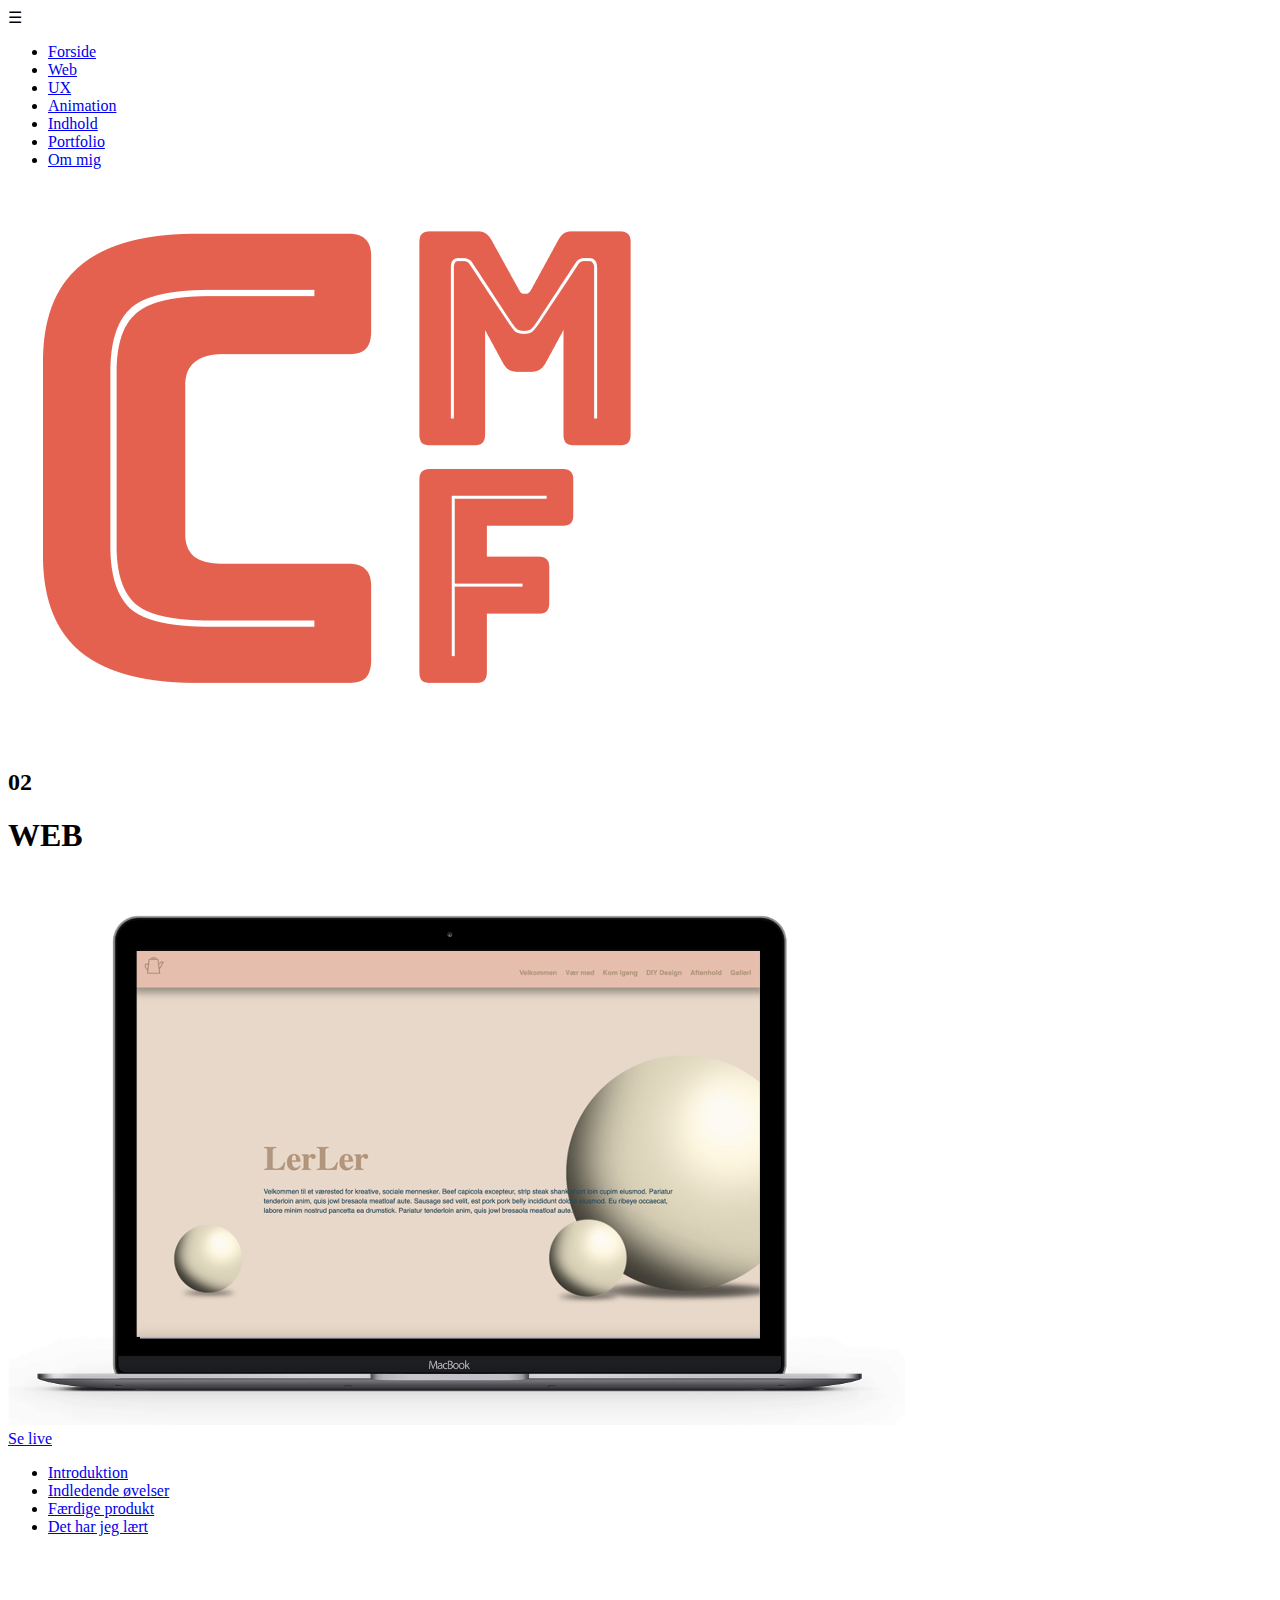
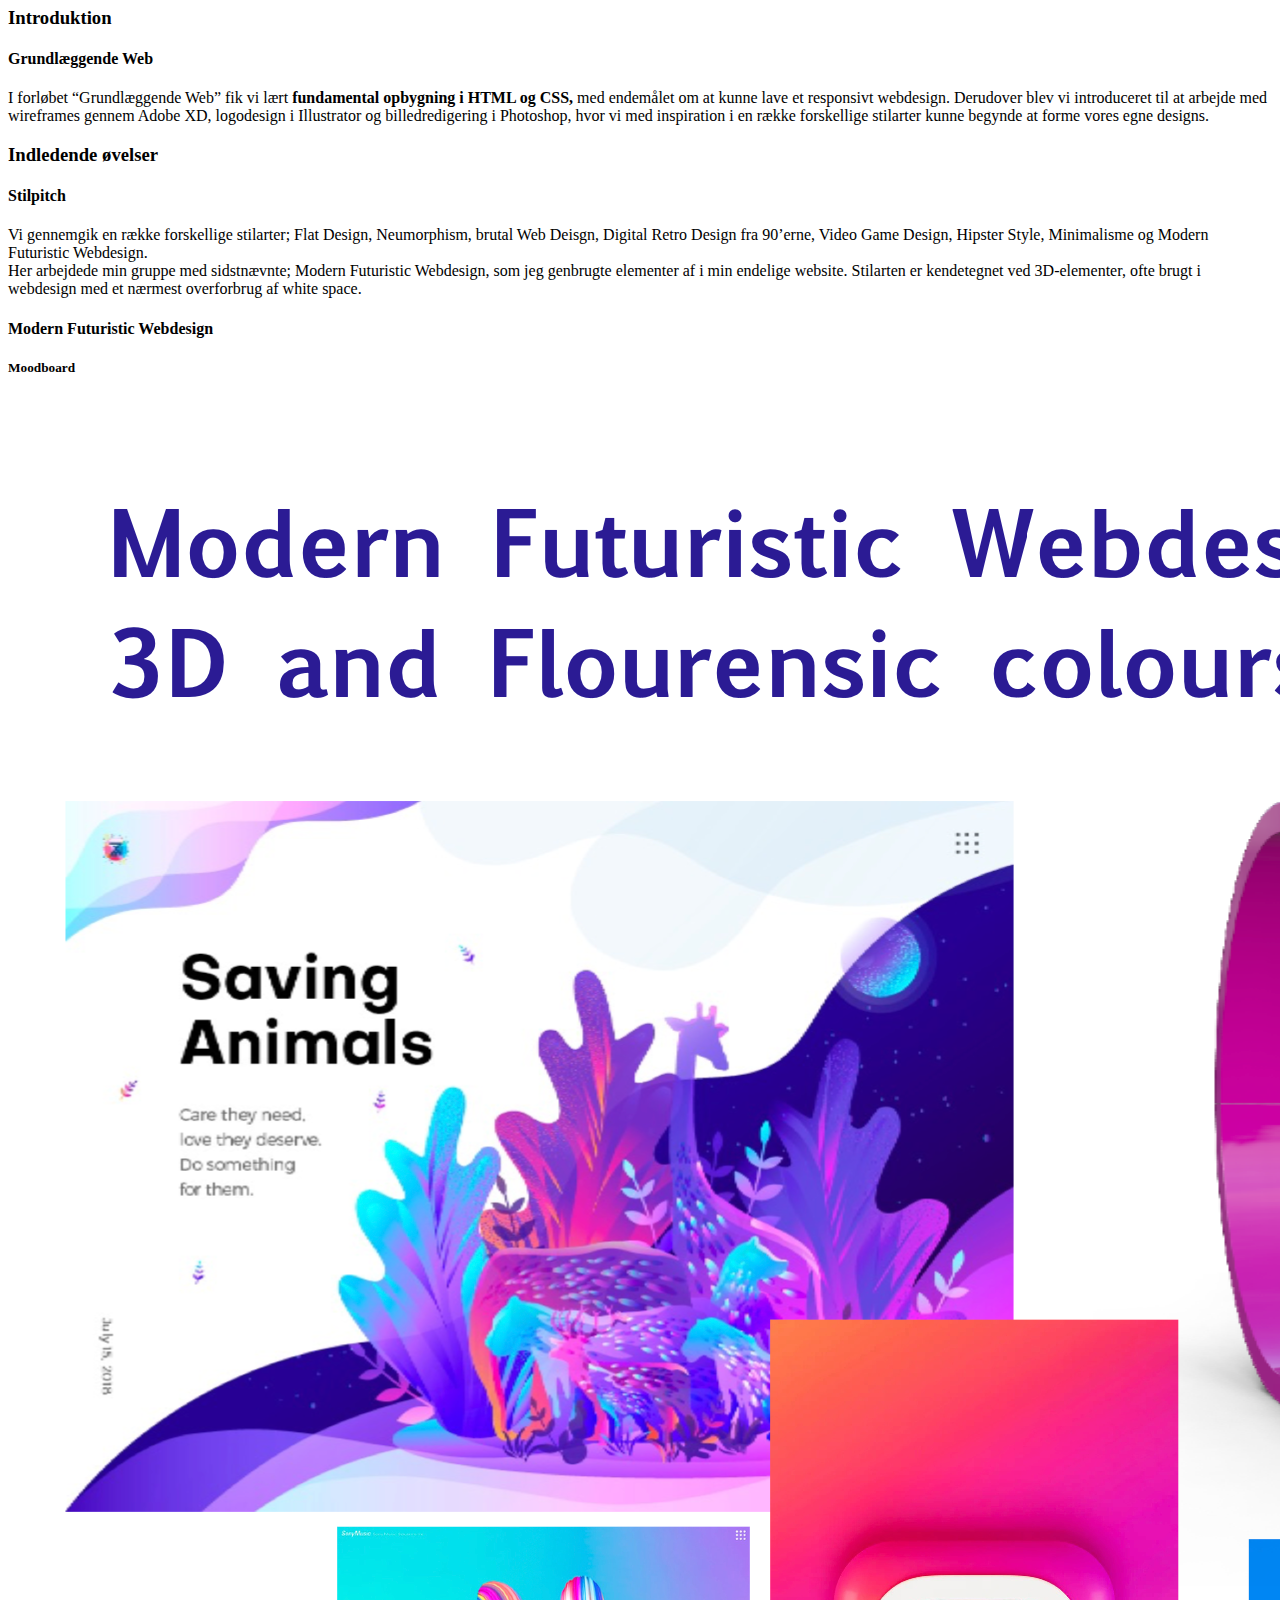
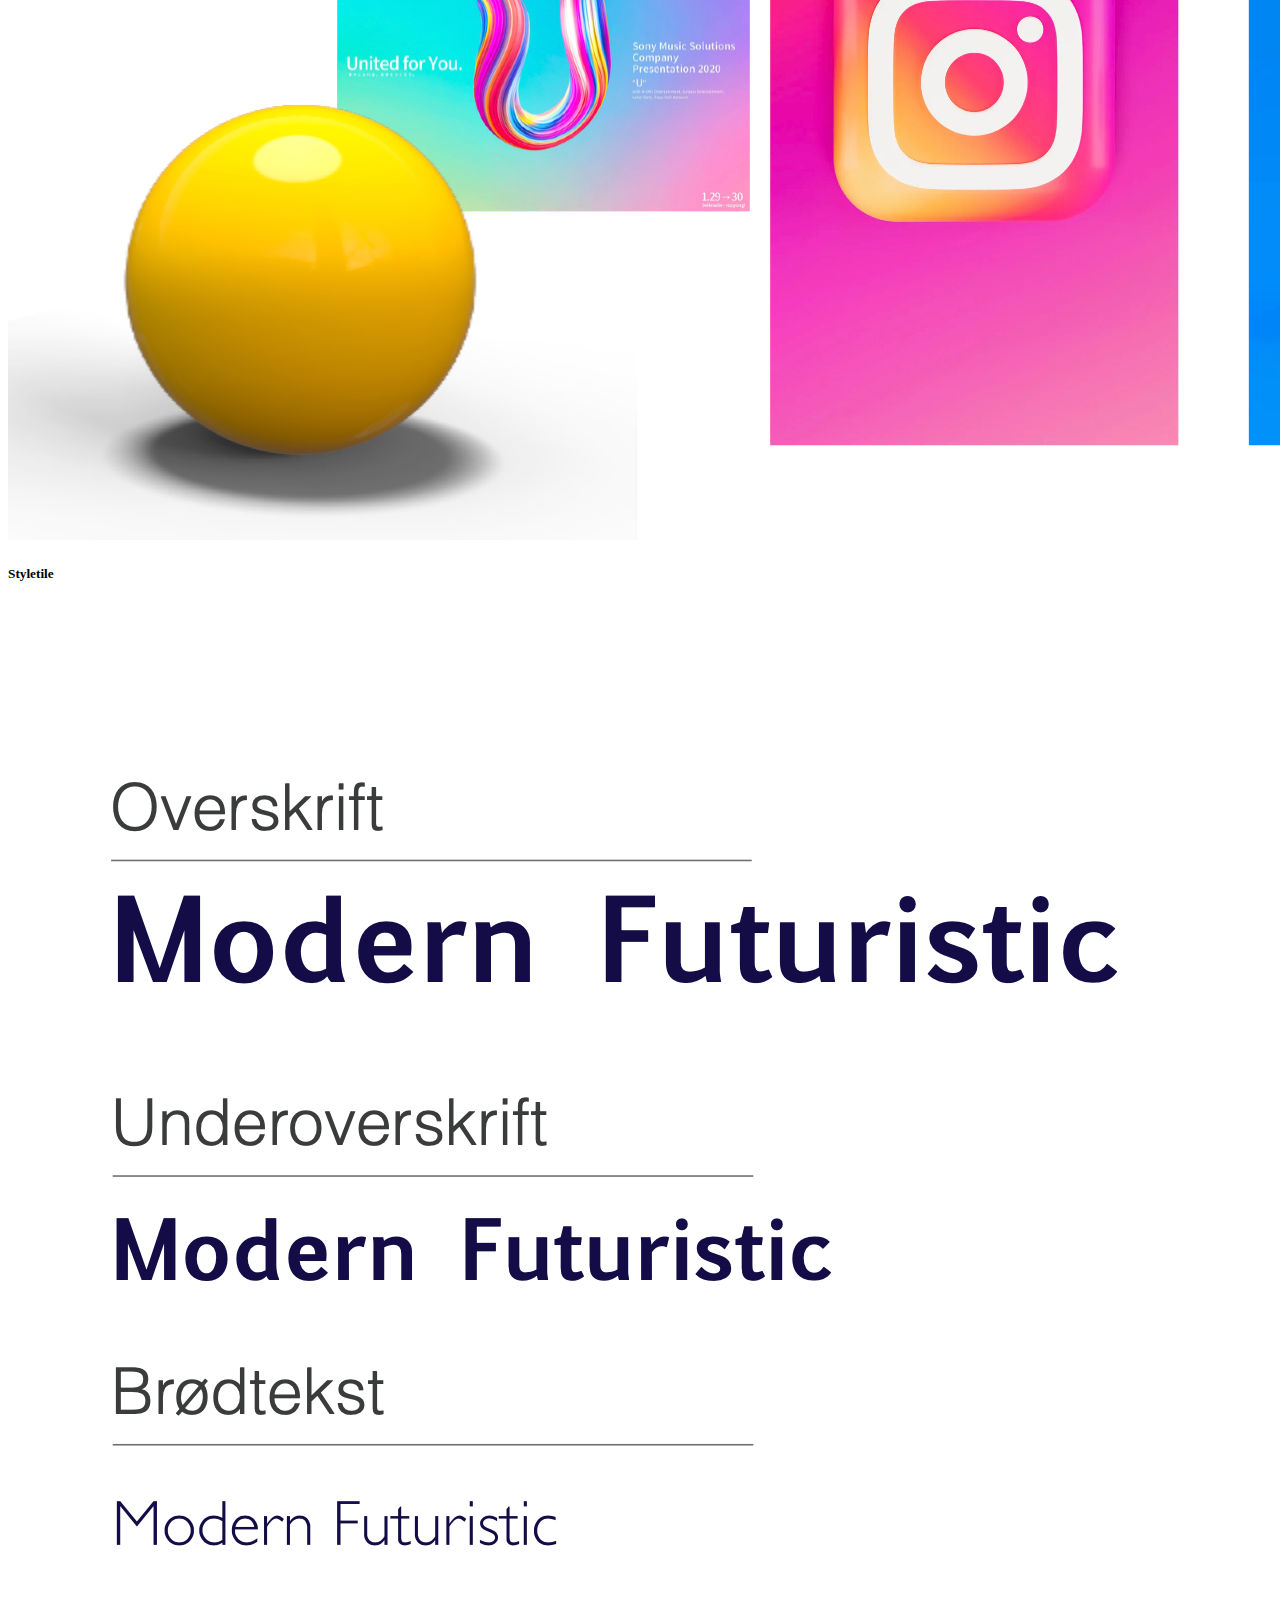
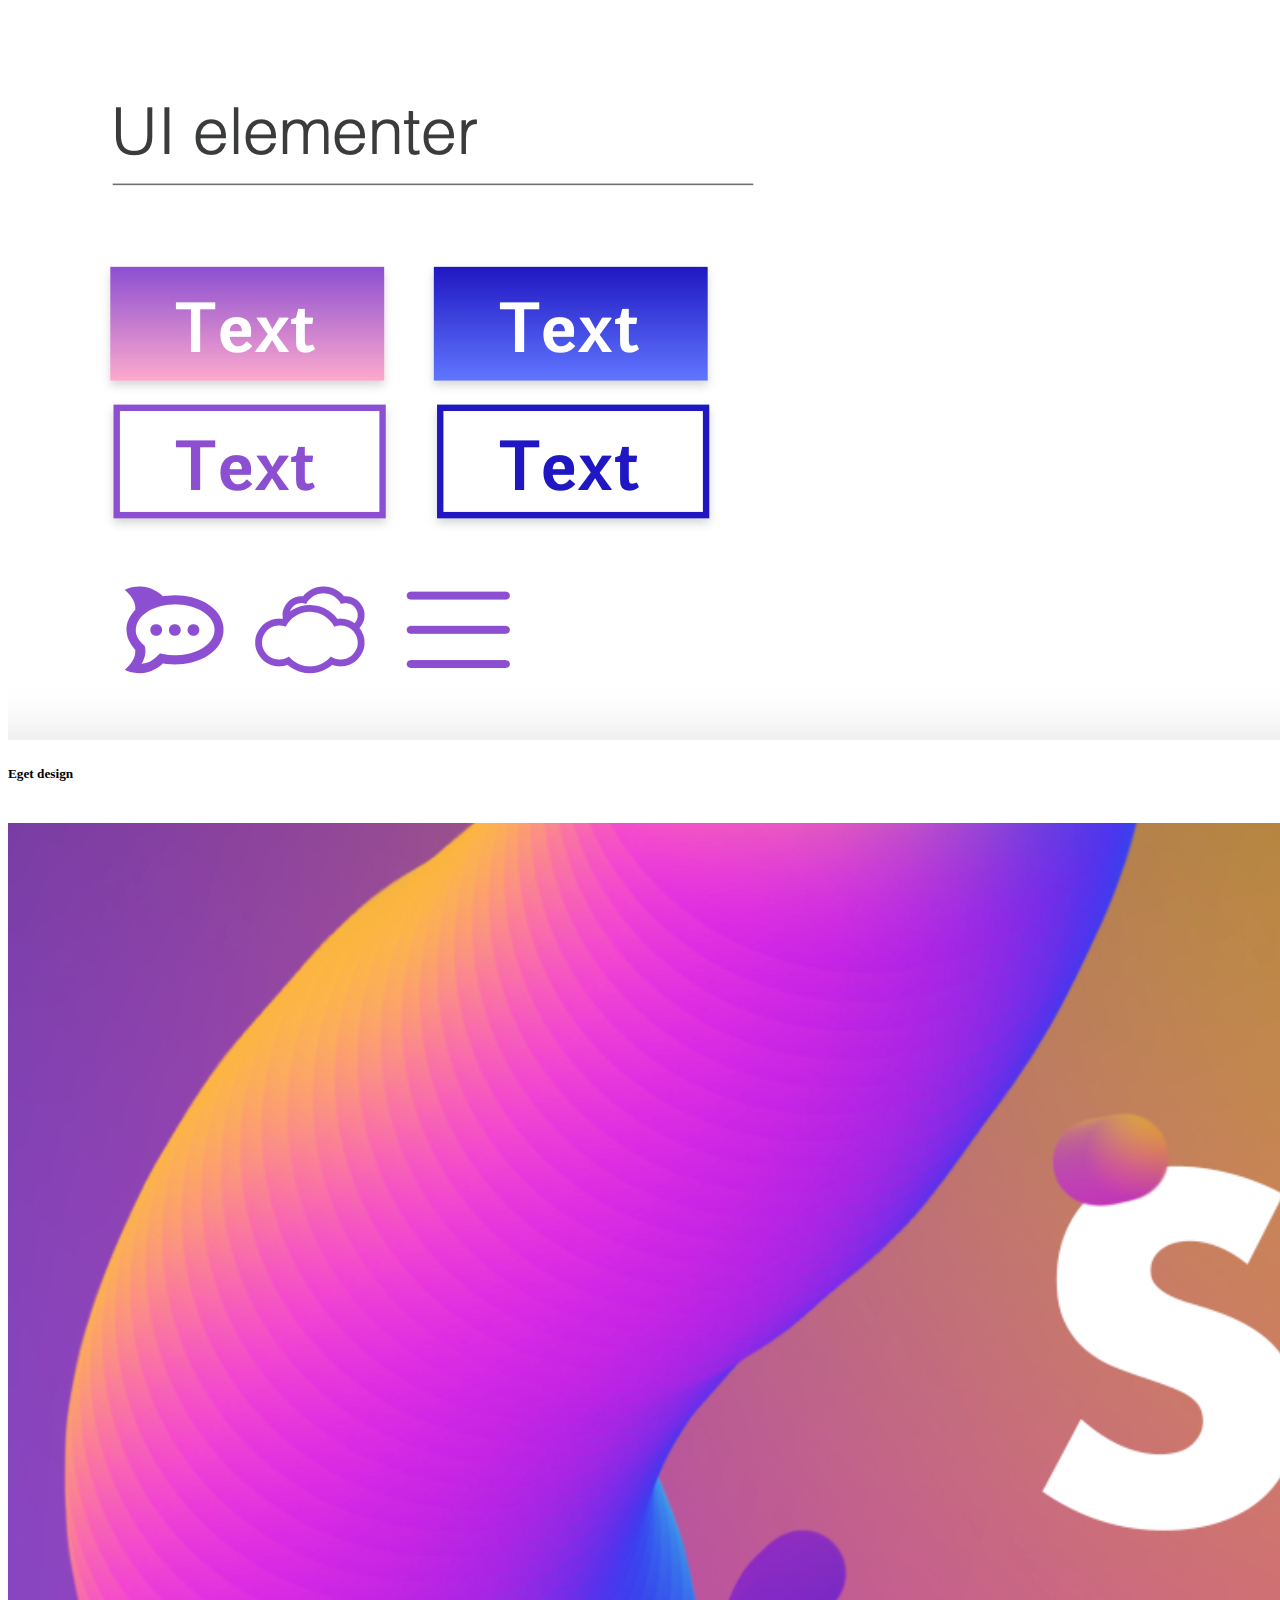
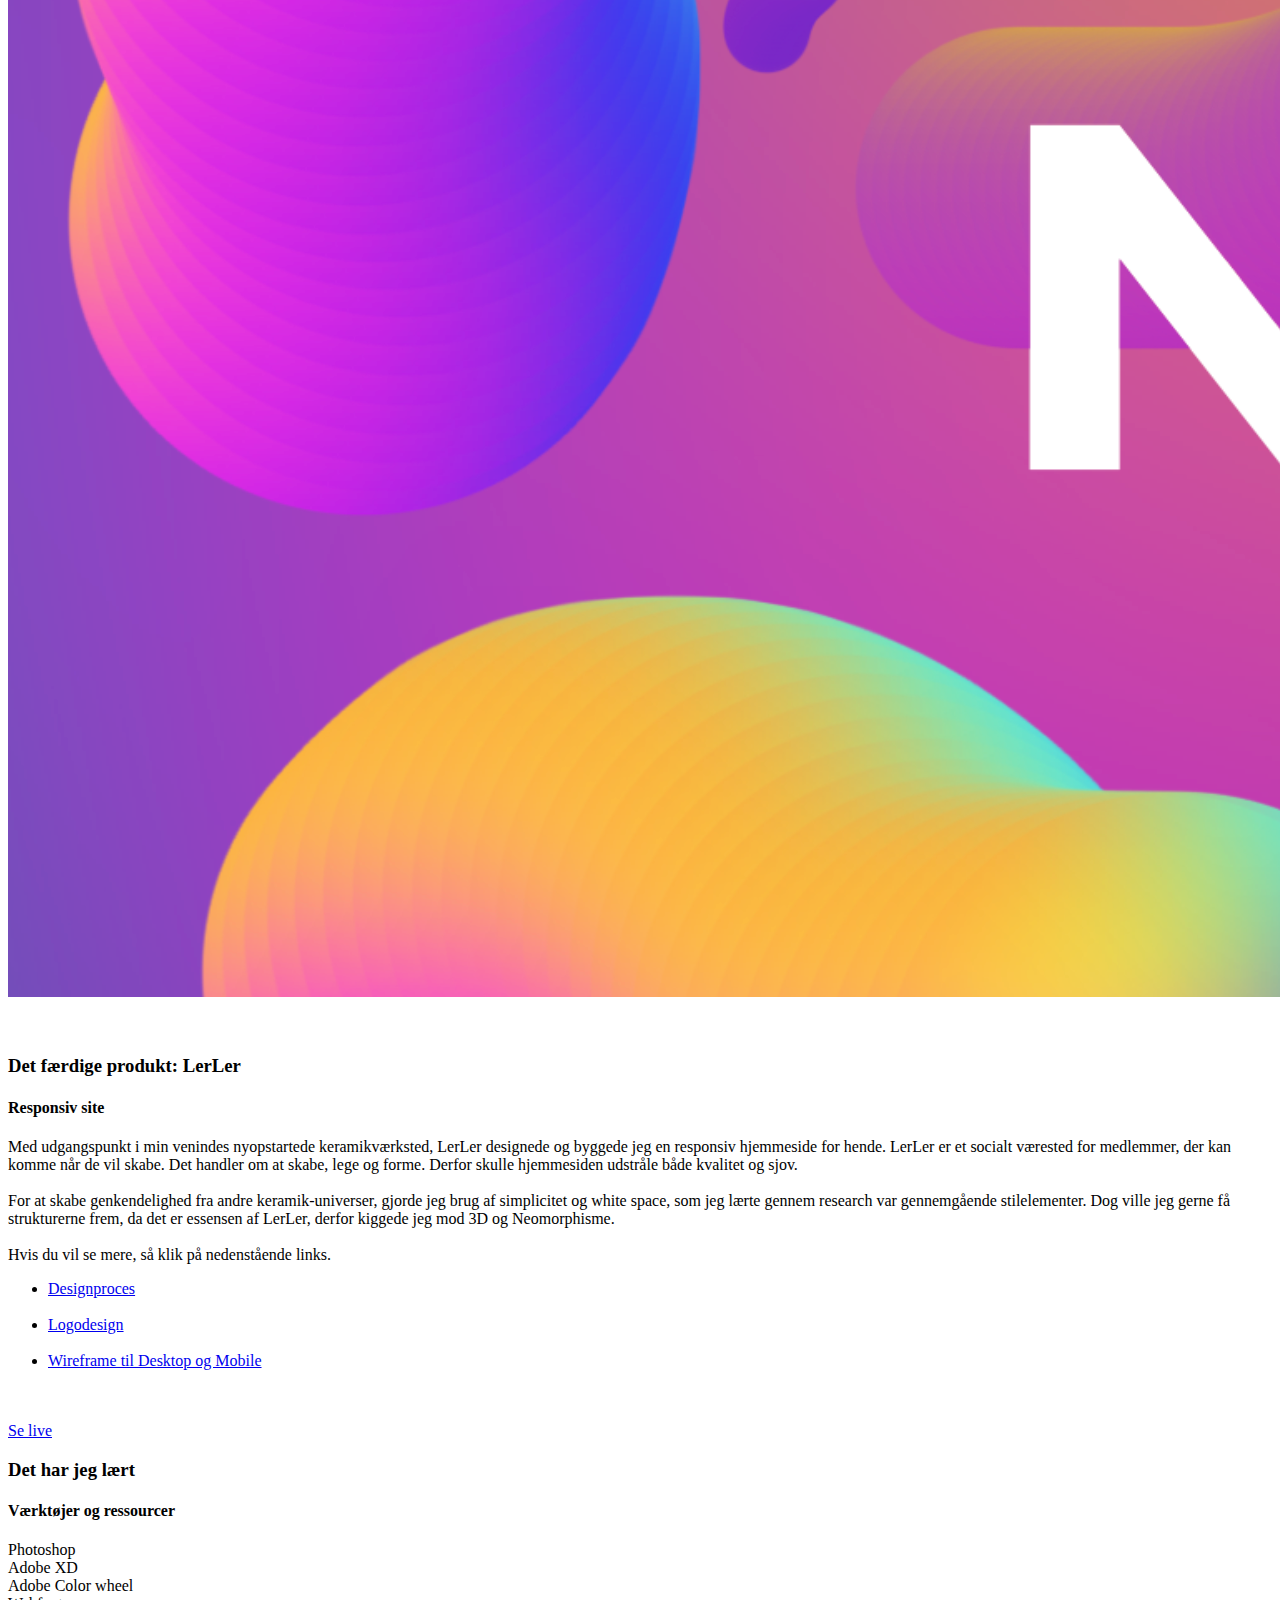
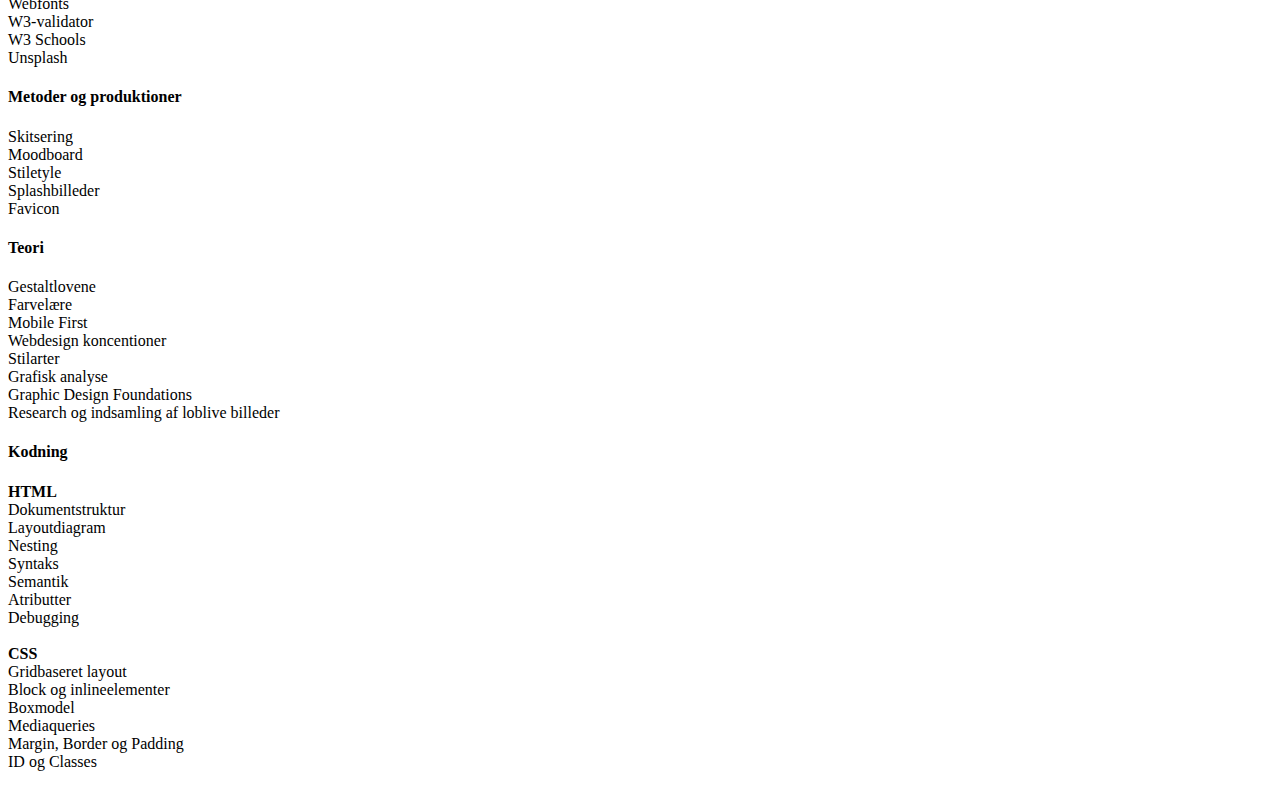
==== 02web.html @ 997c3c9f "Oprettelse af 02Web Html" ====
<!DOCTYPE html>
<html lang="da">

<head>
    <meta charset="utf-8">
    <meta name="viewport" content="width=device-width, initial-scale=1.0">
    <link rel="preconnect" href="https://fonts.googleapis.com">
    <link rel="preconnect" href="https://fonts.gstatic.com" crossorigin>
    <link href="https://fonts.googleapis.com/css2?family=Bungee+Inline&family=Bungee+Outline&family=Oswald:wght@200;300;400&display=swap" rel="stylesheet">
    <link rel="apple-touch-icon" sizes="180x180" href="favicon/apple-touch-icon.png">
    <link rel="icon" type="image/png" sizes="32x32" href="favicon/favicon-32x32.png">
    <link rel="icon" type="image/png" sizes="16x16" href="favicon/favicon-16x16.png">
    <link rel="manifest" href="favicon/site.webmanifest">
    <link rel="mask-icon" href="favicon/safari-pinned-tab.svg" color="#5bbad5">
    <link rel="shortcut icon" href="favicon/favicon.ico">
    <meta name="msapplication-TileColor" content="#da532c">
    <meta name="msapplication-config" content="favicon/browserconfig.xml">
    <meta name="theme-color" content="#ffffff">
    <title>Cecilie Morville Felding Portfolio</title>
    <link rel="stylesheet" href="02web.css">
    <link rel="stylesheet" href="mutual.css" />

</head>

<body>
    <header>
        <!--Burgermenu'en har jeg copy-pastet fra graphemica.com-->
        <div class="wrapper" id="topnav">
            <nav>
                <div id="menuknap">☰</div>
                <ul id="menu" class="hidden">
                    <li><a href="index.html">Forside</a></li>
                    <li><a href="02web.html">Web</a></li>
                    <li><a href="03ux.html">UX</a></li>
                    <li><a href="04animation.html">Animation</a></li>
                    <li><a href="05indhold.html">Indhold</a></li>
                    <li><a href="06portfolio.html">Portfolio</a></li>
                    <li><a href="ommig.html">Om mig</a></li>
                </ul>
            </nav>

            <a class="logo" href=index.html><img src="billeder/logo.png" alt="cmf">
            </a>

        </div>
    </header>

    <main class="wrapper">
        <div class="splashbox">
            <h2>02</h2>
            <h1>WEB</h1>
        </div>
        <section id="02_splash_section">
            <div class="container_splash">
                <img src="billeder/02_splash.png" alt="Lerlersplash">
            </div>
            <!--Target=blank får linket til at åbne i et nyt vindue-->
            <a class="lerler_knap" href="http://ceciliemorville.dk/kea/02_web/04_responsive/responsive_site_v2/index.html" target="_blank">Se live</a>
        </section>

        <section id="02_links_section">
            <nav>
                <ul class="links">
                    <li><a href="#02_introduktion_section">
                            <wdr>Intro</wdr>duktion
                        </a></li>
                    <li><a href="#02_oevelser_section">Indledende øvelser</a></li>
                    <li><a href="#02_faerdigeprodukt_section">Færdige produkt</a></li>
                    <li><a href="#02_harjeglaert_section">Det har jeg lært</a></li>
                </ul>
            </nav>
        </section>

        <section id="02_introduktion_section">
            <br>
            <br>
            <h3>Introduktion</h3>
            <h4>Grundlæggende Web</h4>
            <p>I forløbet “Grundlæggende Web” fik vi lært <b>fundamental opbygning i HTML og CSS,</b> med endemålet om at kunne lave et responsivt webdesign. Derudover blev vi introduceret til at arbejde med wireframes gennem Adobe XD, logodesign i Illustrator og billedredigering i Photoshop, hvor vi med inspiration i en række forskellige stilarter kunne begynde at forme vores egne designs.</p>
        </section>

        <section id="02_oevelser_section">
            <h3>Indledende øvelser</h3>
            <h4>Stilpitch</h4>
            <p>Vi gennemgik en række forskellige stilarter; Flat Design, Neumorphism, brutal Web Deisgn, Digital Retro Design fra 90’erne, Video Game Design, Hipster Style, Minimalisme og Modern Futuristic Webdesign.<br> Her arbejdede min gruppe med sidstnævnte; Modern Futuristic Webdesign, som jeg genbrugte elementer af i min endelige website. Stilarten er kendetegnet ved 3D-elementer, ofte brugt i webdesign med et nærmest overforbrug af white space.
            </p>

            <h4>Modern Futuristic Webdesign</h4>

            <div class="oevelser_section_wrapper">
                <div class="col">
                    <h5>Moodboard</h5><br><img src="billeder/02_moodboard.png" alt="Moodboard">

                </div>


                <div class="col">
                    <h5>Styletile</h5><br><img src="billeder/02_styletile.png" alt="Styletile">
                </div>

                <div class="col">
                    <h5>Eget design</h5><br><img src="billeder/02_egetdesign.png" alt="Egetdesign">
                </div>

            </div>

        </section>

        <section id="02_faerdigeprodukt_section">
            <br>
            <br>
            <h3>Det færdige produkt: LerLer
            </h3>
            <h4>Responsiv site</h4>
            <p>Med udgangspunkt i min venindes nyopstartede keramikværksted, LerLer designede og byggede jeg en responsiv hjemmeside for hende. LerLer er et socialt værested for medlemmer, der kan komme når de vil skabe. Det handler om at skabe, lege og forme. Derfor skulle hjemmesiden udstråle både kvalitet og sjov. <br> <br> For at skabe genkendelighed fra andre keramik-universer, gjorde jeg brug af simplicitet og white space, som jeg lærte gennem research var gennemgående stilelementer. Dog ville jeg gerne få strukturerne frem, da det er essensen af LerLer, derfor kiggede jeg mod 3D og Neomorphisme. <br> <br> Hvis du vil se mere, så klik på nedenstående links. </p>



        </section>

        <section id="02_dokumenter_section">
            <ul class="dokumentlinks">
                <li><a href="dokumenter/02_designproces.pdf" target="_blank">Designproces</a></li>
                <br>
                <li><a href="dokumenter/02_logodesign.pdf" target="_blank">Logodesign</a></li>
                <br>
                <li><a href="https://xd.adobe.com/view/42ffeeea-0734-4f1b-9a7c-d8167cec91a5-17ac/ " target="_blank">Wireframe til Desktop og Mobile</a></li>
            </ul>
            <br>
            <br>

            <div class="lerler_knap">
                <a href="http://ceciliemorville.dk/kea/02_web/04_responsive/responsive_site_v2/index.html" target="_blank">Se live</a>
            </div>
        </section>

        <section id="02_harjeglaert_section">
            <h3>Det har jeg lært
            </h3>
            <div class="harjeglaert_section_wrapper">
                <div class="col">
                    <h4>Værktøjer og ressourcer</h4>
                    <p>Photoshop
                        <br> Adobe XD
                        <br> Adobe Color wheel
                        <br> Webfonts
                        <br> W3-validator
                        <br> W3 Schools
                        <br> Unsplash
                    </p>
                </div>
                <div class="col">
                    <h4>Metoder og produktioner</h4>
                    <p>Skitsering
                        <br> Moodboard
                        <br> Stiletyle
                        <br> Splashbilleder
                        <br> Favicon
                    </p>
                </div>
                <div class="col">
                    <h4>Teori</h4>
                    <p>Gestaltlovene
                        <br> Farvelære
                        <br> Mobile First
                        <br> Webdesign koncentioner
                        <br> Stilarter
                        <br> Grafisk analyse
                        <br> Graphic Design Foundations
                        <br> Research og indsamling af loblive billeder
                    </p>
                </div>
                <div class="col">
                    <h4>Kodning</h4>
                    <p><b>HTML</b>
                        <br> Dokumentstruktur
                        <br> Layoutdiagram
                        <br> Nesting
                        <br> Syntaks
                        <br> Semantik
                        <br> Atributter
                        <br> Debugging
                        <br>
                        <br> <b>CSS</b>
                        <br> Gridbaseret layout
                        <br> Block og inlineelementer
                        <br> Boxmodel
                        <br> Mediaqueries
                        <br> Margin, Border og Padding
                        <br> ID og Classes
                    </p>
                </div>
            </div>


        </section>

    </main>
    <script src="script.js"></script>
</body>

</html>
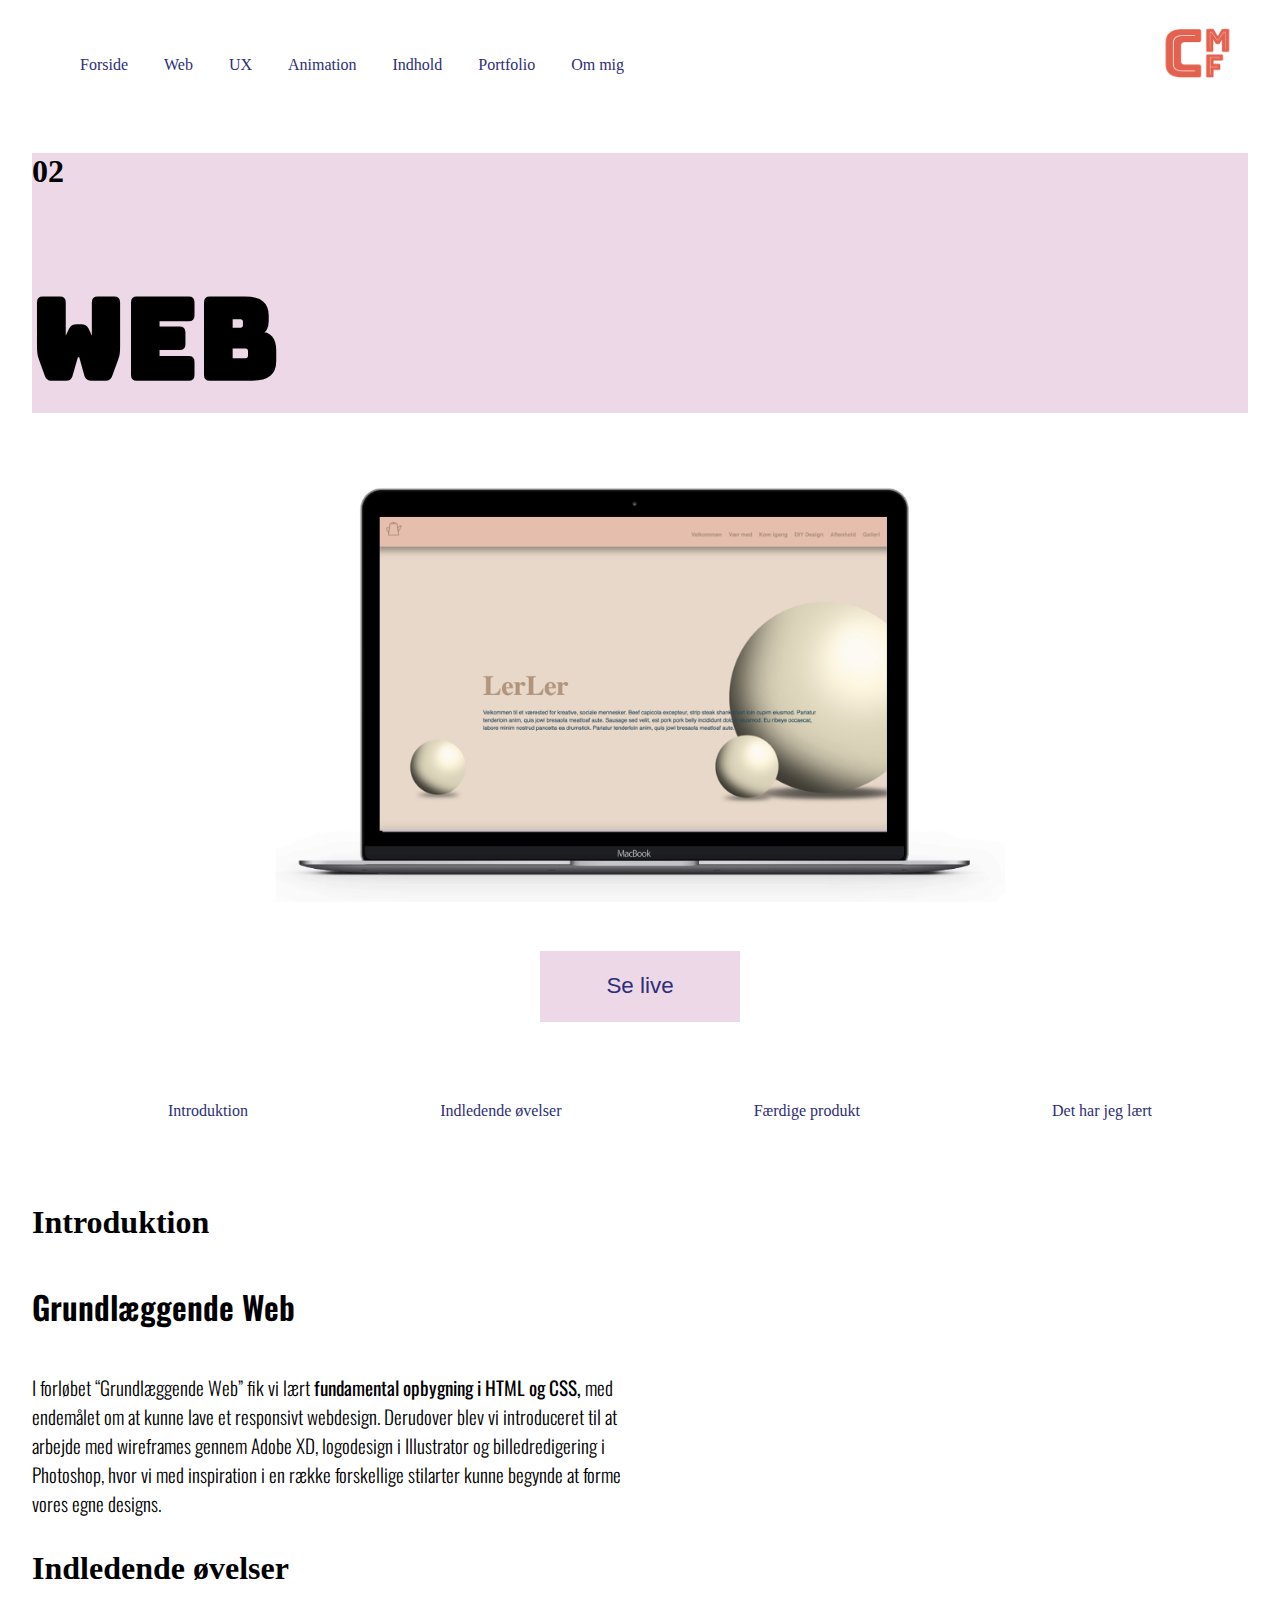
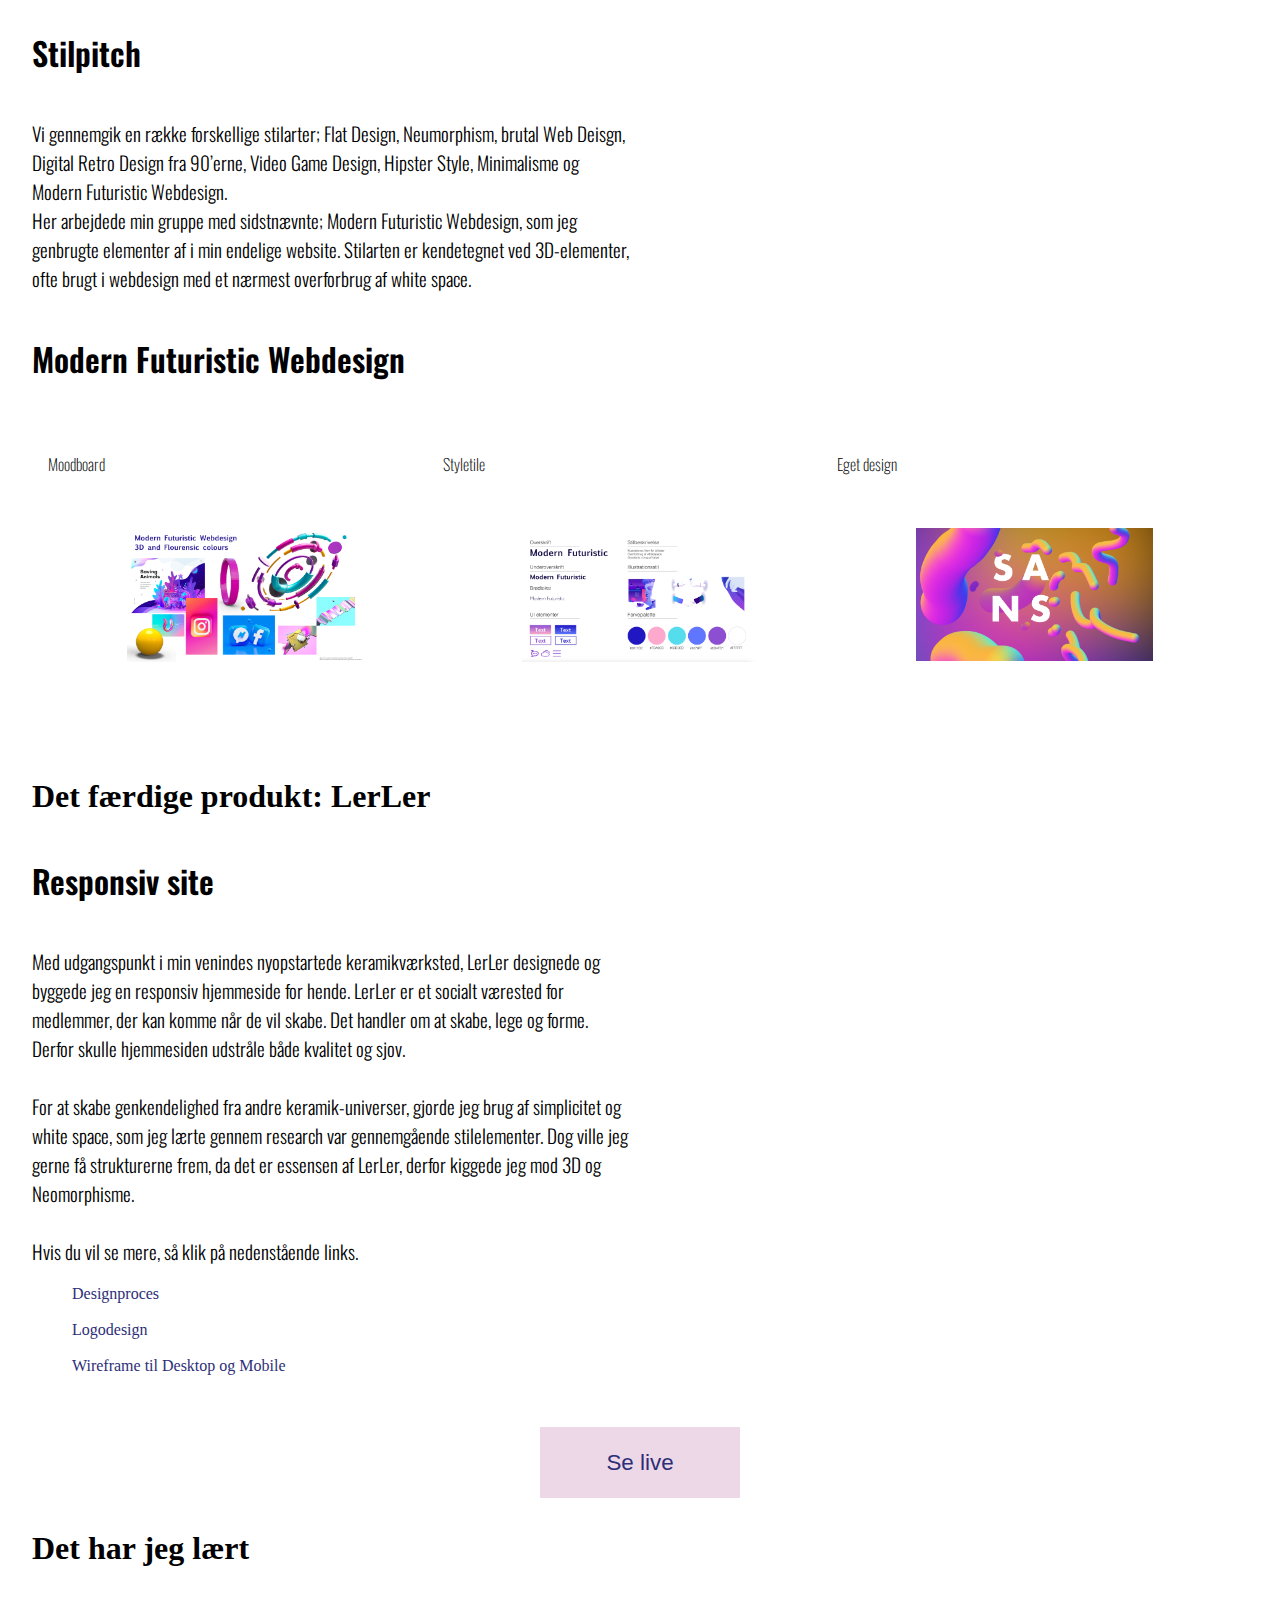
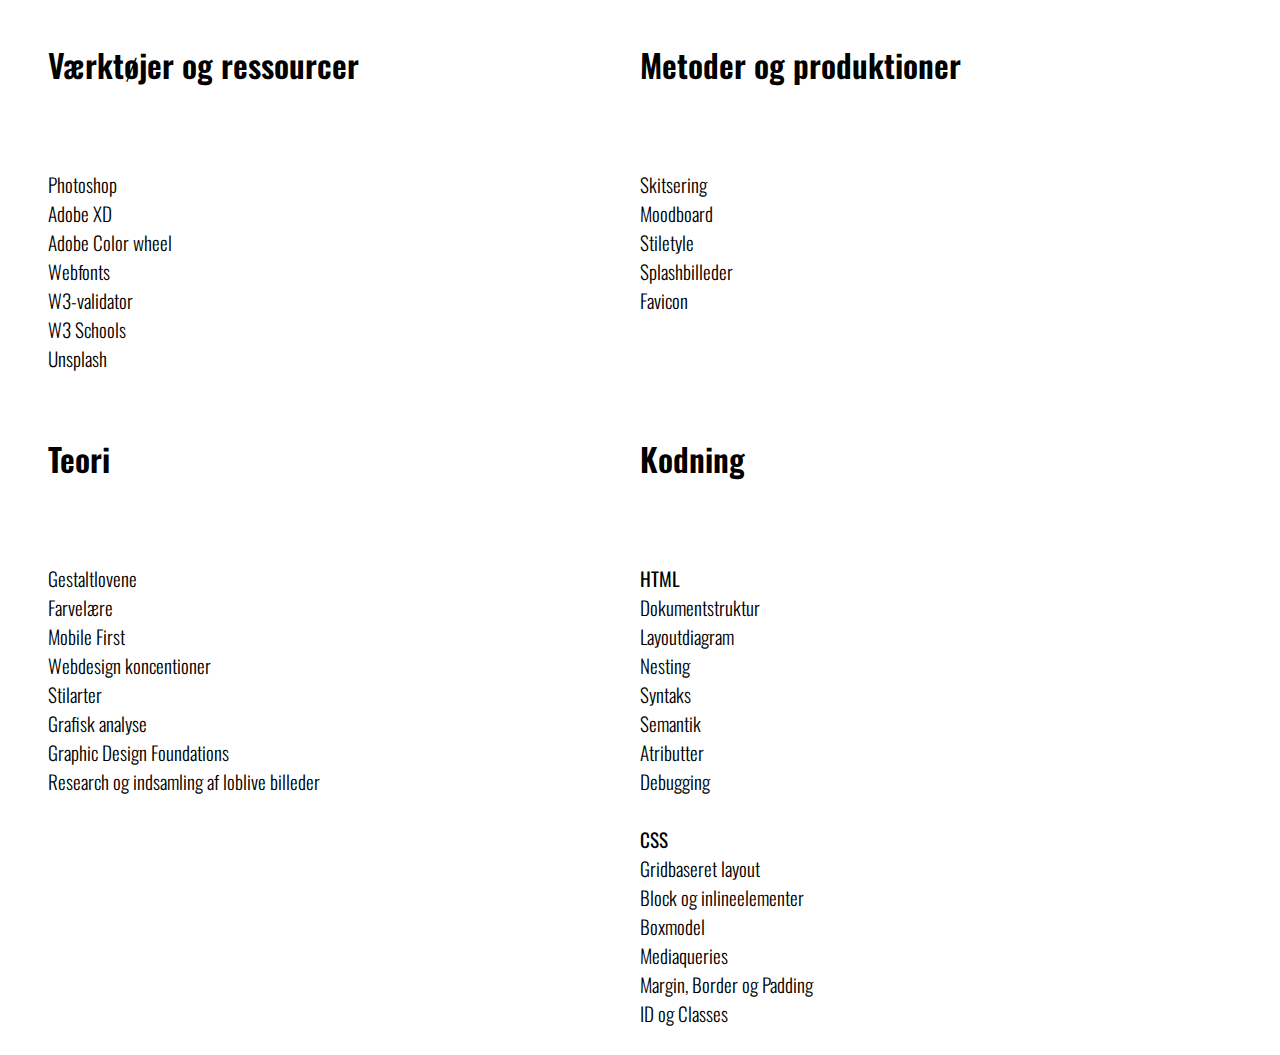
==== commit 125a63c3: "Oprettelse af 02web" ====
--- a/02web.html
+++ b/02web.html
@@ -17,8 +17,7 @@
     <meta name="msapplication-config" content="favicon/browserconfig.xml">
     <meta name="theme-color" content="#ffffff">
     <title>Cecilie Morville Felding Portfolio</title>
-    <link rel="stylesheet" href="02web.css">
-    <link rel="stylesheet" href="mutual.css" />
+    <link rel="stylesheet" href="portfolio.css">
 
 </head>
 
@@ -45,7 +44,7 @@
         </div>
     </header>
 
-    <main class="wrapper">
+    <main id="02_wrapper">
         <div class="splashbox">
             <h2>02</h2>
             <h1>WEB</h1>
--- a/portfolio.css
+++ b/portfolio.css
@@ -0,0 +1,350 @@
+/* Generelt for alle portfolio-undersider */
+
+html {
+    --black: #000000;
+    --white: #ffffff;
+    --darkblue: #2D2E78;
+    --mediumblue: #3456A1;
+    --blue: #4874B5;
+    --lightblue: #418CC3;
+    --lightgreen: #CAE1C7;
+    --beige: #F4F5E8;
+    --darkred: #D93830;
+    --orangered: #E4614F;
+    --rose: #EFBDC5;
+    --lightpurple: #EDD8E7;
+    --lightyellow: #F9F1CF;
+}
+
+* {
+    box-sizing: border-box;
+}
+
+body {
+    margin-left: 2rem;
+    margin-right: 2rem;
+}
+
+ /*fonte*/
+ h1 {
+    font-family: 'Bungee inline', cursive;
+    font-size: clamp(3rem, 16vw - 3rem, 7rem);  
+}
+
+
+h2 {
+    font-family: 'Bungee', cursive;
+    font-size: clamp(1.5rem, 5.3vw - 0.3rem, 2rem);
+}
+
+h3 {
+    font-family: 'Bungee', cursive;
+    font-size: clamp(1.5rem, 5.3vw - 1.3rem, 2rem);
+}
+
+h4 {
+    font-family: 'Oswald', sans-serif;
+    font-size: 2em;
+    font-weight: 600;
+    color: var(--black); 
+}
+
+h5 {
+    font-family: 'Oswald', sans-serif;
+    font-size: 1em;
+    font-weight: 100;
+    color: var(--black);
+}
+
+p {
+    font-family: 'Oswald', sans-serif;
+    font-size: 1.2em;
+    font-weight: 300;
+    color: var(--black);
+    max-width: 60ch;
+}
+
+a {
+    text-decoration: none;
+    color: var(--darkblue);
+}
+/* #header */
+header {
+    position: sticky;
+    top: 0;
+    padding: 1rem;
+    background: var(--white);
+    left: 0;
+    right: 0;
+}
+
+.wrapper {
+    max-width: 100%;
+    width: auto;
+    margin: 0 auto;
+}
+
+#topnav {
+    display: flex;
+    justify-content: space-between;
+    align-content: center;
+}
+
+#topnav a:hover {
+    text-decoration: underline var(--orangered);
+    color: var(--orangered);
+}
+
+/*Logo*/
+.logo img {
+    display: inline-block;
+    height: auto;
+    object-fit: cover;
+    position: relative;
+    width: 70px;
+}
+
+
+/*Burgermenu*/
+
+/* #menuknap {
+    display: inline-block;
+    font-size: 3rem;
+} */
+
+/* #menu {
+    list-style-type: none;
+    transition: all .3s;
+    transform-origin: top left;
+    font-family: 'Bungee', cursive;
+    font-size: 1em;
+    justify-content: space-between;
+    /*
+    margin-left: 1em;
+    margin-right: 1em;
+*/
+    /* padding: 1em;
+    list-style: none;
+    overflow-x: auto;
+    position: absolute;
+    left: 0;
+    background: white;
+    width: 100vw;
+} */
+
+/* #menu.hidden {
+    /*    transform: translateX(-100%);
+    */
+    /* opacity: 0;
+    left: -100px;
+} */
+
+/*Burgermenu*/
+
+#menuknap {
+    display: inline-block;
+    font-size: 3rem;
+}
+
+#menu {
+    list-style-type: none;
+    transition: all .3s;
+    transform-origin: top left;
+    font-family: 'Bungee', cursive;
+    font-size: 1em;
+    justify-content: space-between;
+    /*
+    margin-left: 1em;
+    margin-right: 1em;
+*/
+    padding: 1em;
+    list-style: none;
+    overflow-x: auto;
+    position: absolute;
+    left: 0;
+    background: white;
+    width: 100vw;
+}
+
+#menu.hidden {
+    /*    transform: translateX(-100%);
+    */
+    opacity: 0;
+    left: -100px;
+}
+
+@media only screen and (min-width: 600px) {
+
+    #menuknap {
+        display: none;
+    }
+
+    #menu {
+        width: auto;
+    }
+
+    #menu.hidden {
+        /*        transform: translateX(0);
+        */
+        left: 0;
+        position: relative;
+        opacity: 1;
+    }
+
+    #menu li {
+        display: inline-block;
+        font-family: 'Bungee', cursive;
+        font-size: 1em;
+        margin: 0 1em;
+        list-style: none;
+        overflow-x: auto;
+    }
+}
+
+main nav ul {
+    font-family: 'Bungee', cursive;
+    font-size: 1em;
+    color: #2D2E78;
+    display: flex;
+    flex-flow: wrap;
+    justify-content: space-between;
+    gap: 1em;
+    margin-left: 6em;
+    margin-right: 6em;
+    margin-top: 5em;
+    list-style: none;
+    overflow-x: auto;
+}
+
+.dokumentlinks {
+    font-family: 'Bungee', cursive;
+    font-size: 1em;
+    color: #2D2E78;
+    display: list-item;
+    flex-flow: nowrap;
+    justify-content: left;
+    gap: 1em;
+    list-style: none;
+    overflow-x: auto;
+}
+
+@media only screen and (min-width: 600px) {
+
+    #menuknap {
+        display: none;
+    }
+
+    #menu {
+        width: auto;
+    }
+
+    #menu.hidden {
+        /*        transform: translateX(0);
+        */
+        left: 0;
+        position: relative;
+        opacity: 1;
+    }
+
+    #menu li {
+        display: inline-block;
+        font-family: 'Bungee', cursive;
+        font-size: 1em;
+        margin: 0 1em;
+        list-style: none;
+        overflow-x: auto;
+    }
+}
+
+
+/* Relevant for 02WEB */
+
+.02_wrapper h1 {
+    h1 {
+    color: var(--darkblue);
+}
+
+ h2 {
+    color: var(--darkblue);
+}
+
+h3 {
+    color: var(--darkblue);
+}
+}
+
+.splashbox {
+    background-color: var(--lightpurple);
+}
+
+/* Splashsession  */
+
+#02_splash_section {
+    object-fit: cover;
+}
+
+.container_splash img {
+    display: block;
+    width: 60%;
+    height: auto;
+    object-fit: cover;
+    margin: -2em auto 3em;
+}
+
+.col img {
+    display: block;
+    width: 60%;
+    height: auto;
+    object-fit: cover;
+    margin: -2em auto 3em;
+}
+
+.lerler_knap {
+    font-family: "Bungee", sans-serif;
+    font-size: 1.4em;
+    display: block;
+    padding: 1em 1.5em 1em;
+    text-decoration: none;
+    color: var(--darkblue);
+    background: var(--lightpurple);
+    cursor: pointer;
+    text-align: center;
+    max-width: 200px;
+    margin: 0 auto;
+}
+
+/*Øvelser section*/
+
+@media (min-width: 1000px) {
+    .oevelser_section_wrapper {
+        display: grid;
+        grid-template-columns: 1fr 1fr 1fr;
+        margin-left: 1em;
+        margin-right: 1em;
+
+    }
+
+    .col {
+        display: flex;
+        flex-direction: column;
+        justify-content: space-between;
+        gap: 20px;
+    }
+}
+
+@media (min-width: 1000px) {
+    .harjeglaert_section_wrapper {
+        display: grid;
+        grid-template-columns: 1fr 1fr;
+        margin-left: 1em;
+        margin-right: 1em;
+
+    }
+
+    .col {
+        display: flex;
+        flex-direction: column;
+        justify-content: start;
+        gap: 20px;
+    }
+}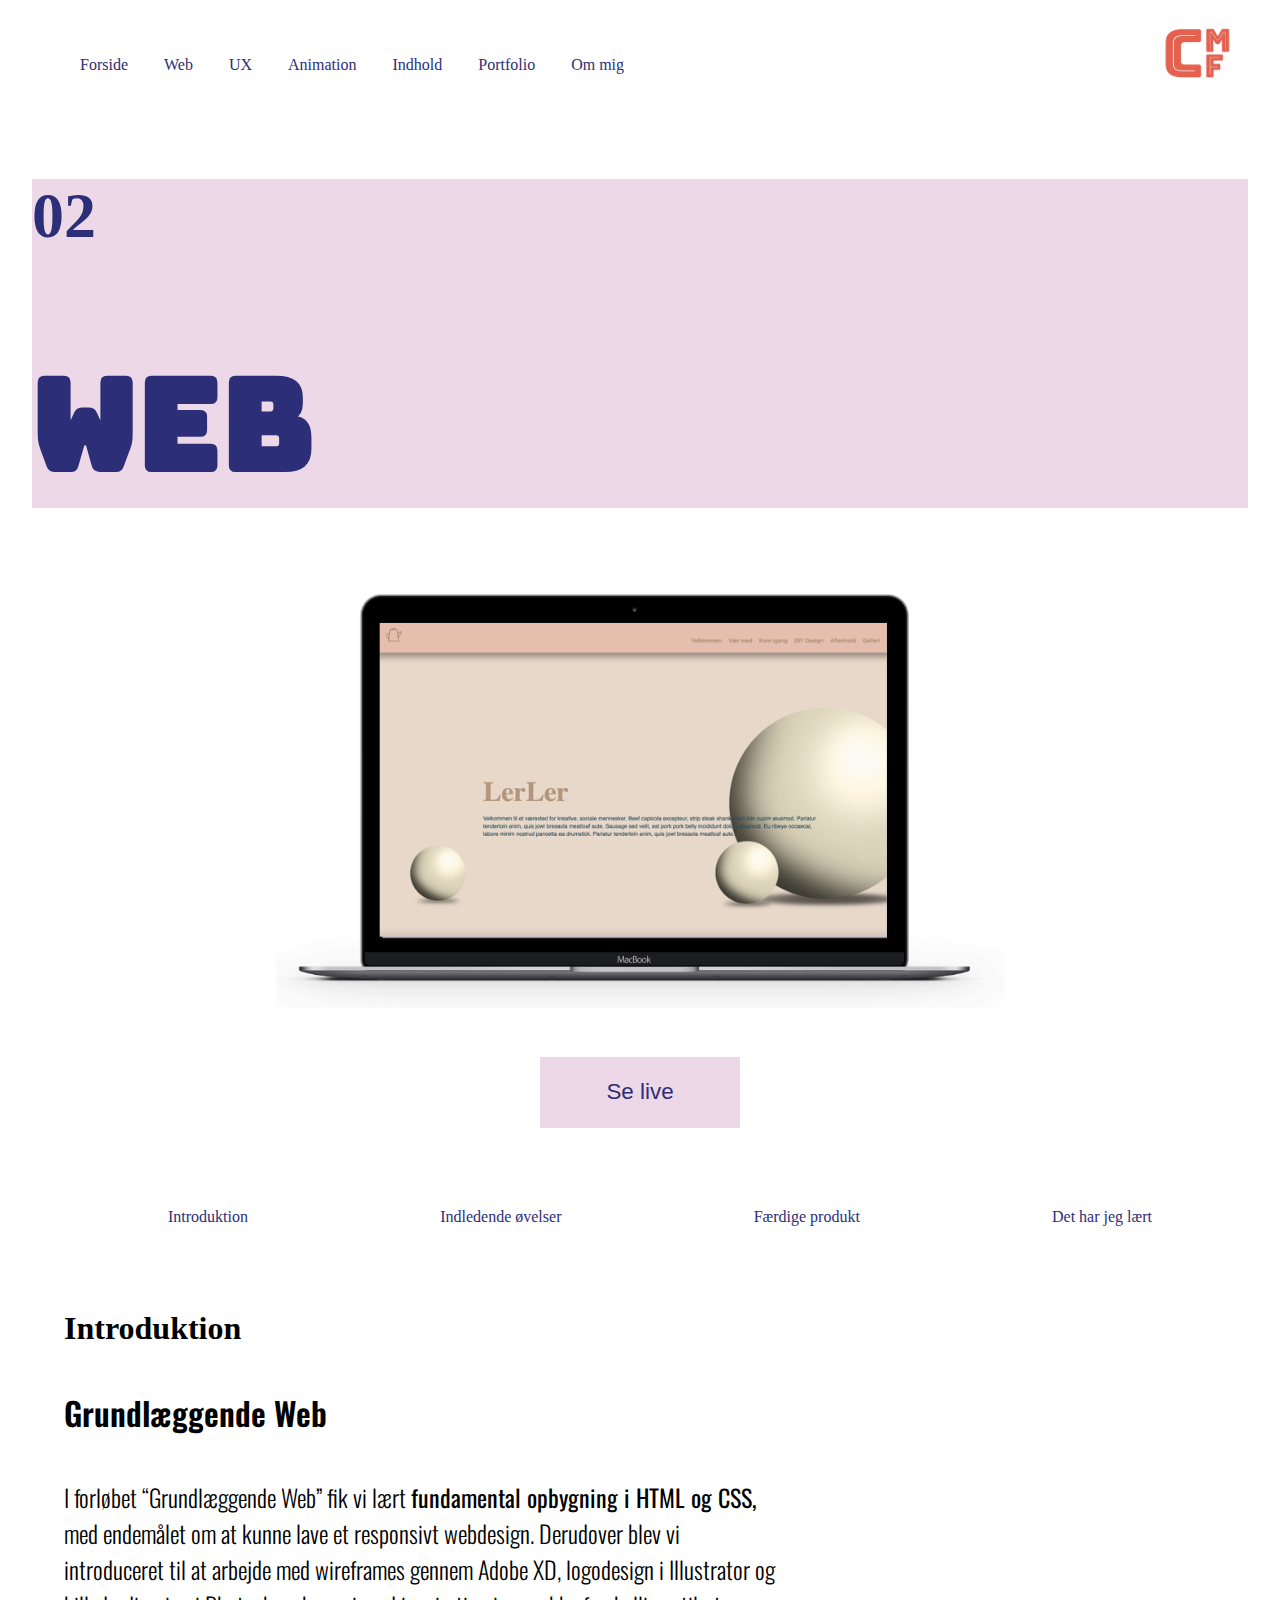
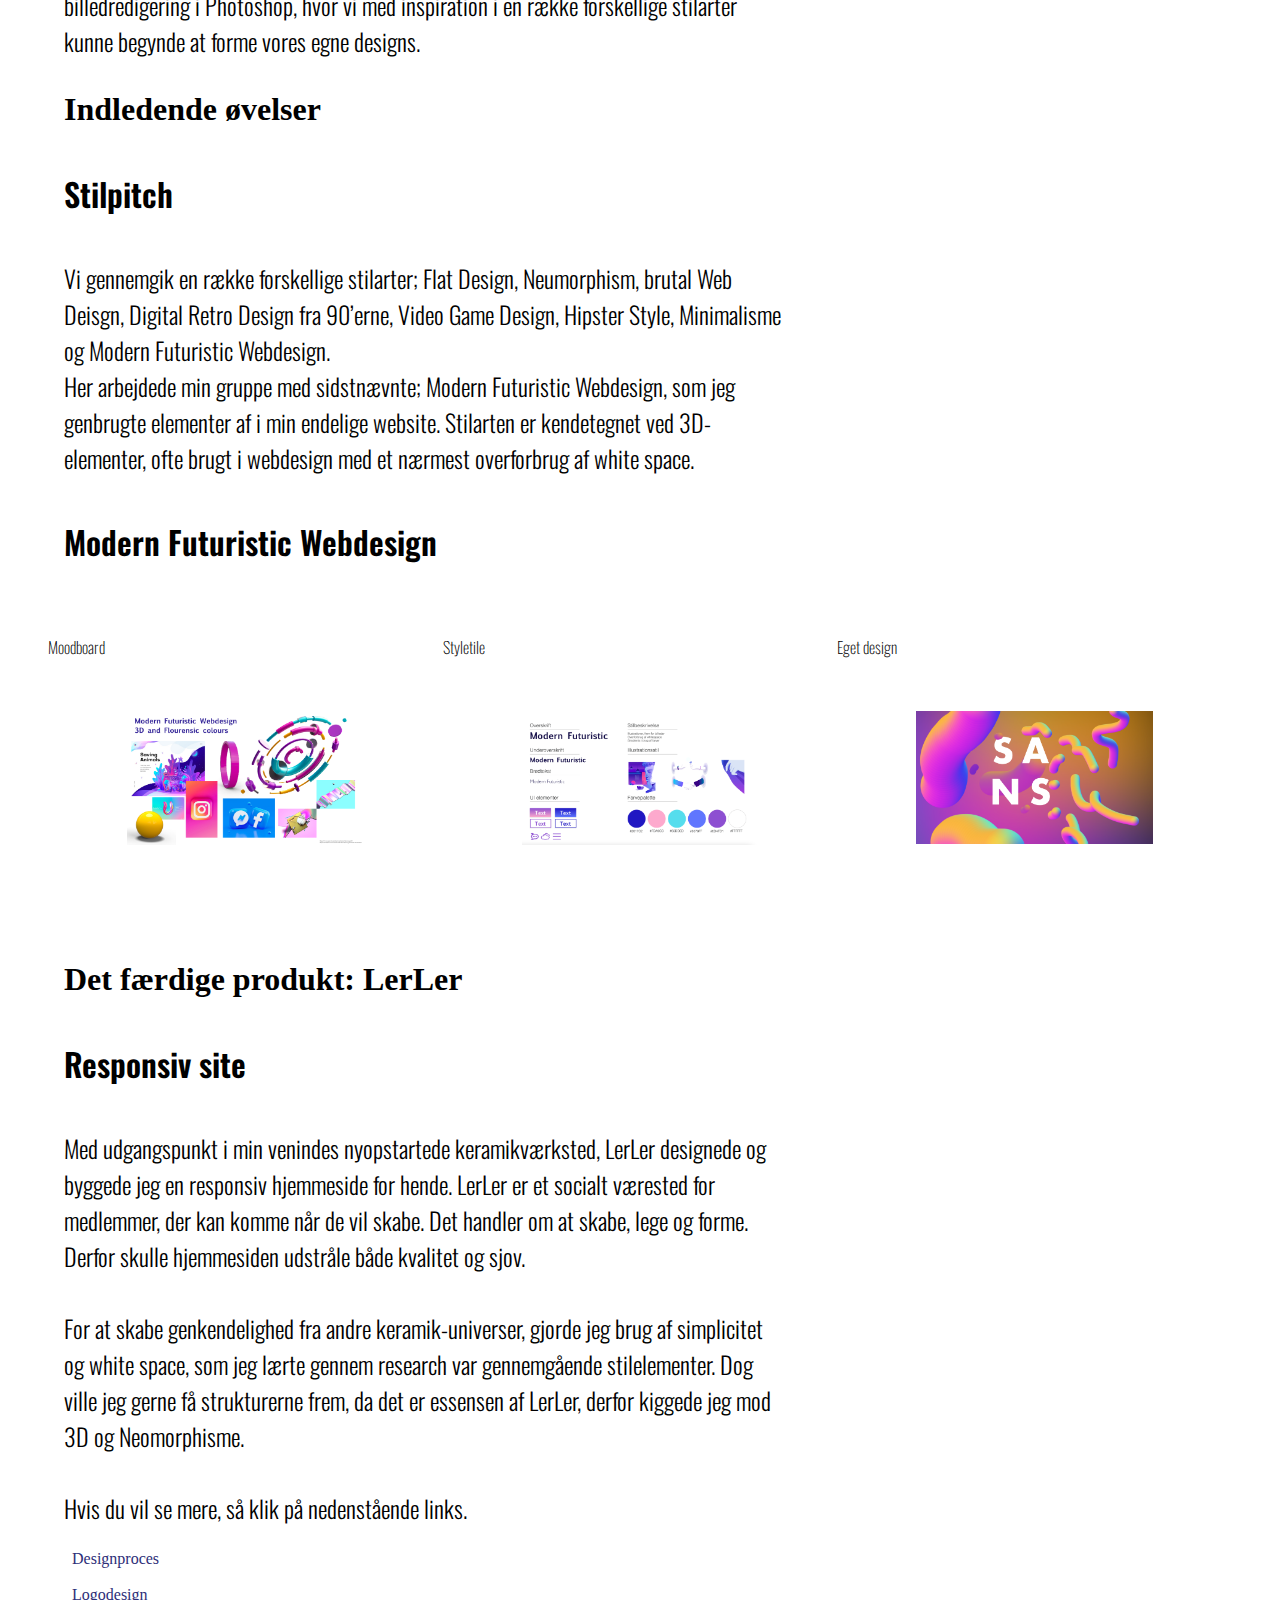
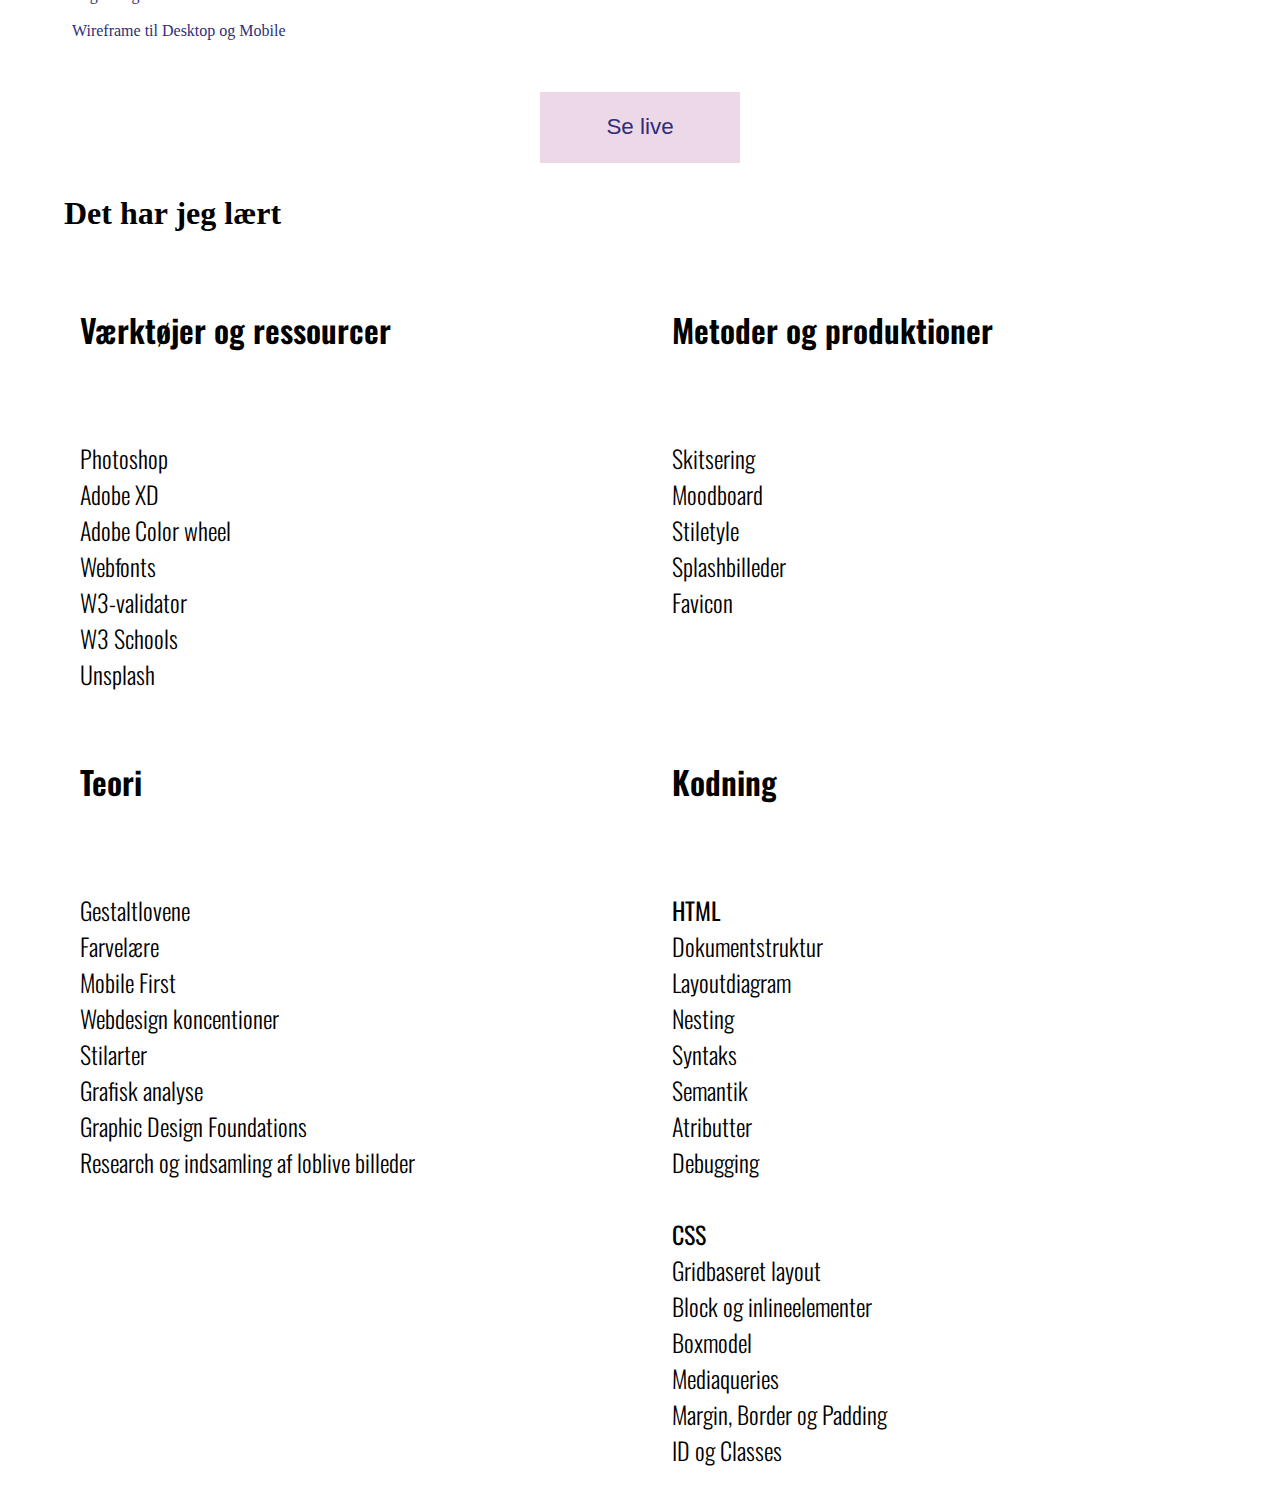
==== commit b79bd693: "Smårettelser i navngivning af classes og ID'er" ====
--- a/02web.html
+++ b/02web.html
@@ -16,7 +16,7 @@
     <meta name="msapplication-TileColor" content="#da532c">
     <meta name="msapplication-config" content="favicon/browserconfig.xml">
     <meta name="theme-color" content="#ffffff">
-    <title>Cecilie Morville Felding Portfolio</title>
+    <title>Web</title>
     <link rel="stylesheet" href="portfolio.css">
 
 </head>
@@ -89,14 +89,10 @@
             <div class="oevelser_section_wrapper">
                 <div class="col">
                     <h5>Moodboard</h5><br><img src="billeder/02_moodboard.png" alt="Moodboard">
-
                 </div>
-
-
                 <div class="col">
                     <h5>Styletile</h5><br><img src="billeder/02_styletile.png" alt="Styletile">
                 </div>
-
                 <div class="col">
                     <h5>Eget design</h5><br><img src="billeder/02_egetdesign.png" alt="Egetdesign">
                 </div>
@@ -128,9 +124,8 @@
             <br>
             <br>
 
-            <div class="lerler_knap">
-                <a href="http://ceciliemorville.dk/kea/02_web/04_responsive/responsive_site_v2/index.html" target="_blank">Se live</a>
-            </div>
+            <a class="lerler_knap" href="http://ceciliemorville.dk/kea/02_web/04_responsive/responsive_site_v2/index.html" target="_blank">Se live</a>
+
         </section>
 
         <section id="02_harjeglaert_section">
--- a/portfolio.css
+++ b/portfolio.css
@@ -1,4 +1,5 @@
 /* Generelt for alle portfolio-undersider */
+/* Denne er kode Desk-top first med mediaqueries for mobilvisning modsat forsiden. Til en anden gang, skal denne selvfølgelig også kodes Mobile First */
 
 html {
     --black: #000000;
@@ -28,18 +29,17 @@
  /*fonte*/
  h1 {
     font-family: 'Bungee inline', cursive;
-    font-size: clamp(3rem, 16vw - 3rem, 7rem);  
-}
-
+    font-size: clamp(3rem, 20vw - 4.5rem, 8rem);
+}
 
 h2 {
     font-family: 'Bungee', cursive;
-    font-size: clamp(1.5rem, 5.3vw - 0.3rem, 2rem);
-}
+    font-size: clamp(2rem, 8vw - 1rem, 4rem);}
 
 h3 {
     font-family: 'Bungee', cursive;
     font-size: clamp(1.5rem, 5.3vw - 1.3rem, 2rem);
+    margin-left: 2rem;
 }
 
 h4 {
@@ -47,6 +47,7 @@
     font-size: 2em;
     font-weight: 600;
     color: var(--black); 
+    margin-left: 2rem;
 }
 
 h5 {
@@ -58,16 +59,20 @@
 
 p {
     font-family: 'Oswald', sans-serif;
-    font-size: 1.2em;
+    font-size: clamp(1rem, NaNvw - NaNrem, 1,5rem);
     font-weight: 300;
     color: var(--black);
     max-width: 60ch;
+    font-size: clamp(1rem, 2vw + 0.3rem, 1.5rem);
+    margin-left: 2rem;
+
 }
 
 a {
     text-decoration: none;
     color: var(--darkblue);
 }
+
 /* #header */
 header {
     position: sticky;
@@ -104,41 +109,6 @@
     width: 70px;
 }
 
-
-/*Burgermenu*/
-
-/* #menuknap {
-    display: inline-block;
-    font-size: 3rem;
-} */
-
-/* #menu {
-    list-style-type: none;
-    transition: all .3s;
-    transform-origin: top left;
-    font-family: 'Bungee', cursive;
-    font-size: 1em;
-    justify-content: space-between;
-    /*
-    margin-left: 1em;
-    margin-right: 1em;
-*/
-    /* padding: 1em;
-    list-style: none;
-    overflow-x: auto;
-    position: absolute;
-    left: 0;
-    background: white;
-    width: 100vw;
-} */
-
-/* #menu.hidden {
-    /*    transform: translateX(-100%);
-    */
-    /* opacity: 0;
-    left: -100px;
-} */
-
 /*Burgermenu*/
 
 #menuknap {
@@ -153,10 +123,6 @@
     font-family: 'Bungee', cursive;
     font-size: 1em;
     justify-content: space-between;
-    /*
-    margin-left: 1em;
-    margin-right: 1em;
-*/
     padding: 1em;
     list-style: none;
     overflow-x: auto;
@@ -167,12 +133,11 @@
 }
 
 #menu.hidden {
-    /*    transform: translateX(-100%);
-    */
     opacity: 0;
     left: -100px;
 }
 
+/* Mediaquery for menu i mobilvisning  */
 @media only screen and (min-width: 600px) {
 
     #menuknap {
@@ -201,6 +166,7 @@
     }
 }
 
+/* Links i både undermenu og dokumentliste */
 main nav ul {
     font-family: 'Bungee', cursive;
     font-size: 1em;
@@ -216,6 +182,11 @@
     overflow-x: auto;
 }
 
+main nav ul a:hover {
+    text-decoration: underline var(--orangered);
+    color: var(--orangered);
+}
+
 .dokumentlinks {
     font-family: 'Bungee', cursive;
     font-size: 1em;
@@ -228,61 +199,12 @@
     overflow-x: auto;
 }
 
-@media only screen and (min-width: 600px) {
-
-    #menuknap {
-        display: none;
-    }
-
-    #menu {
-        width: auto;
-    }
-
-    #menu.hidden {
-        /*        transform: translateX(0);
-        */
-        left: 0;
-        position: relative;
-        opacity: 1;
-    }
-
-    #menu li {
-        display: inline-block;
-        font-family: 'Bungee', cursive;
-        font-size: 1em;
-        margin: 0 1em;
-        list-style: none;
-        overflow-x: auto;
-    }
-}
-
-
-/* Relevant for 02WEB */
-
-.02_wrapper h1 {
-    h1 {
-    color: var(--darkblue);
-}
-
- h2 {
-    color: var(--darkblue);
-}
-
-h3 {
-    color: var(--darkblue);
-}
-}
-
-.splashbox {
-    background-color: var(--lightpurple);
-}
-
-/* Splashsession  */
-
-#02_splash_section {
-    object-fit: cover;
-}
-
+.dokumentlinks a:hover {
+    text-decoration: underline var(--orangered);
+    color: var(--orangered);
+}
+
+/* Billeder */
 .container_splash img {
     display: block;
     width: 60%;
@@ -297,8 +219,68 @@
     height: auto;
     object-fit: cover;
     margin: -2em auto 3em;
-}
-
+
+}
+
+/*Øvelser section*/
+
+@media (min-width: 1000px) {
+    .oevelser_section_wrapper {
+        display: grid;
+        grid-template-columns: 1fr 1fr 1fr;
+        margin-left: 1em;
+        margin-right: 1em;
+
+    }
+
+    .col {
+        display: flex;
+        flex-direction: column;
+        justify-content: space-between;
+        gap: 20px;
+    }
+}
+
+@media (min-width: 1000px) {
+    .harjeglaert_section_wrapper {
+        display: grid;
+        grid-template-columns: 1fr 1fr;
+        margin-left: 1em;
+        margin-right: 1em;
+
+    }
+
+    .col {
+        display: flex;
+        flex-direction: column;
+        justify-content: start;
+        gap: 20px;
+    }
+}
+
+/* Tilpasning af design for 02WEB */
+
+.splashbox h1 {
+    color: var(--darkblue);
+}
+
+.splashbox h2 {
+    color: var(--darkblue);
+}
+
+.splashbox h3 {
+    color: var(--darkblue);
+}
+
+.splashbox {
+    background-color: var(--lightpurple);
+}
+
+#02_splash_section {
+    object-fit: cover;
+}
+
+/* knap */
 .lerler_knap {
     font-family: "Bungee", sans-serif;
     font-size: 1.4em;
@@ -311,40 +293,16 @@
     text-align: center;
     max-width: 200px;
     margin: 0 auto;
-}
-
-/*Øvelser section*/
-
-@media (min-width: 1000px) {
-    .oevelser_section_wrapper {
-        display: grid;
-        grid-template-columns: 1fr 1fr 1fr;
-        margin-left: 1em;
-        margin-right: 1em;
-
-    }
-
-    .col {
-        display: flex;
-        flex-direction: column;
-        justify-content: space-between;
-        gap: 20px;
-    }
-}
-
-@media (min-width: 1000px) {
-    .harjeglaert_section_wrapper {
-        display: grid;
-        grid-template-columns: 1fr 1fr;
-        margin-left: 1em;
-        margin-right: 1em;
-
-    }
-
-    .col {
-        display: flex;
-        flex-direction: column;
-        justify-content: start;
-        gap: 20px;
-    }
-}+    border: none;
+}
+
+.lerler_knap:hover {
+    background-color: var(--darkblue);
+    color: var(--lightpurple);
+}
+
+.lerler_knap:active {
+background-color: var(--lightpurple);
+transform: translateY(4px);
+}
+
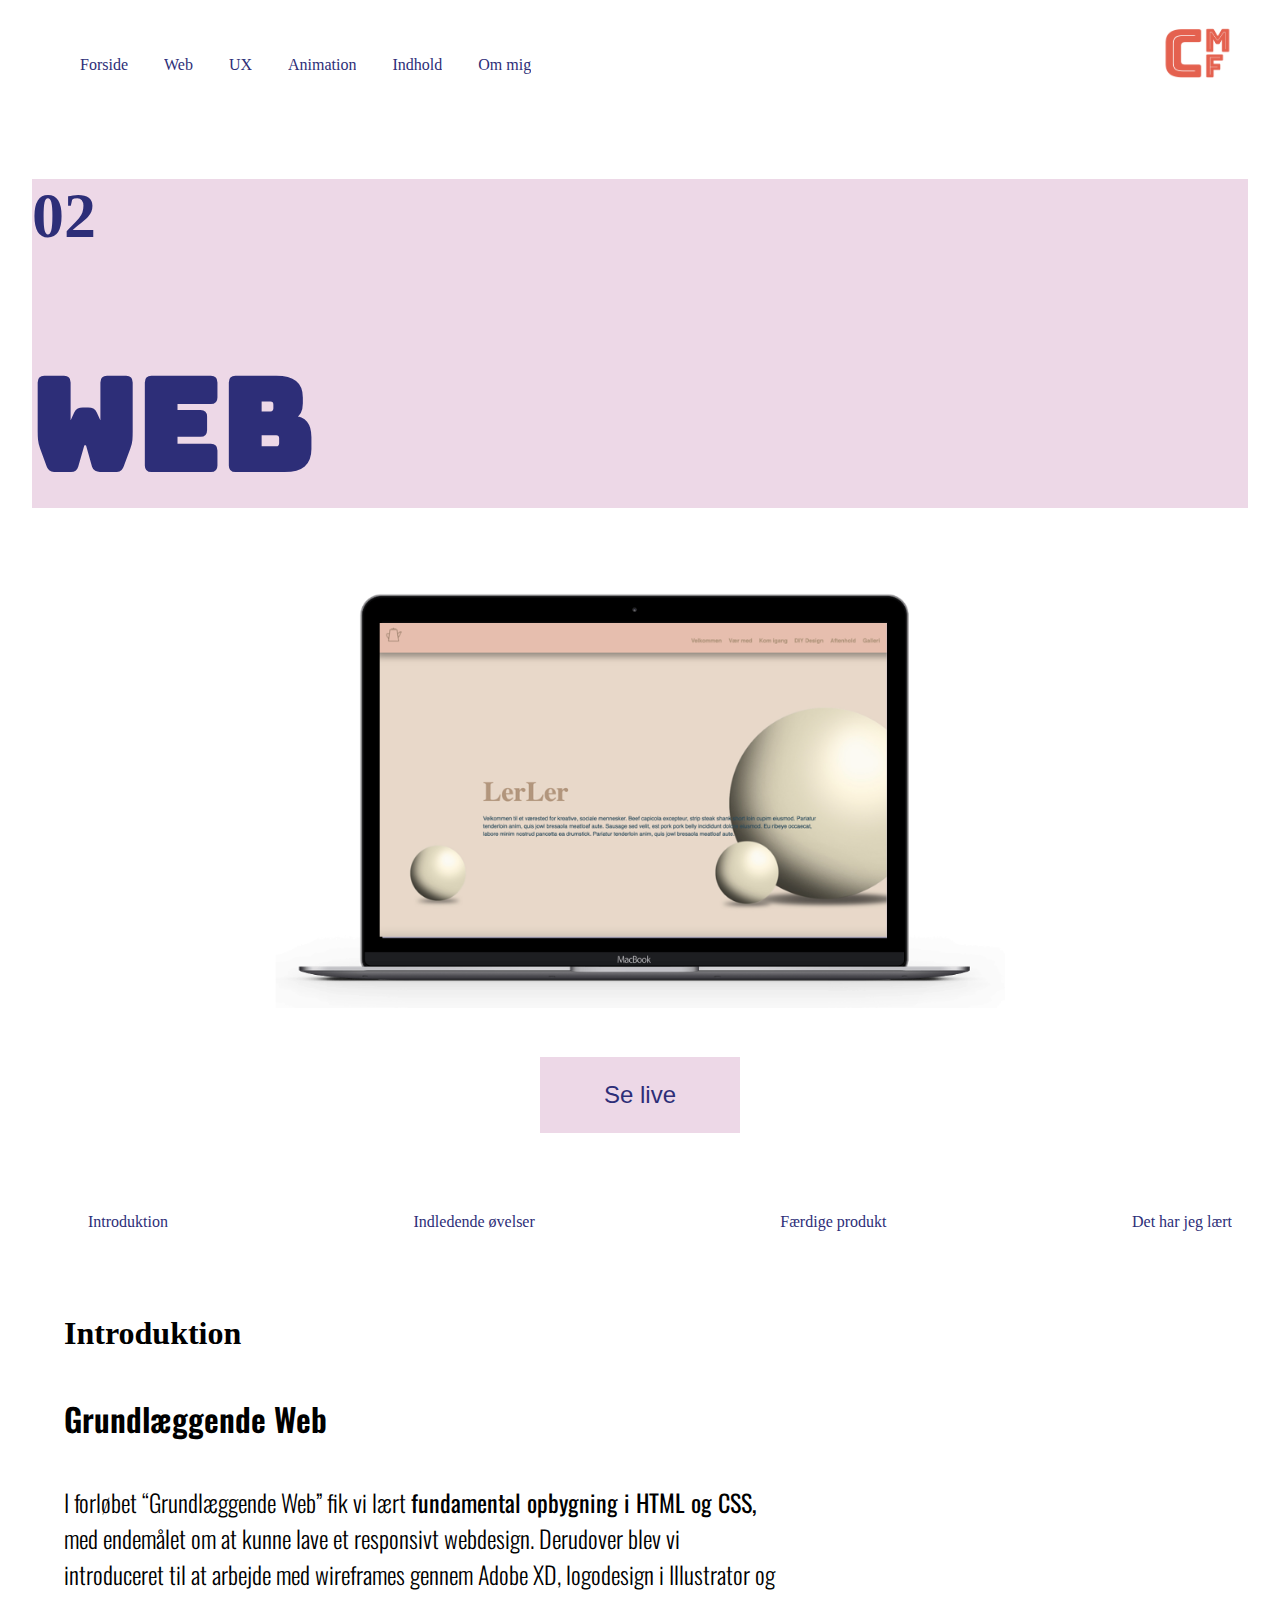
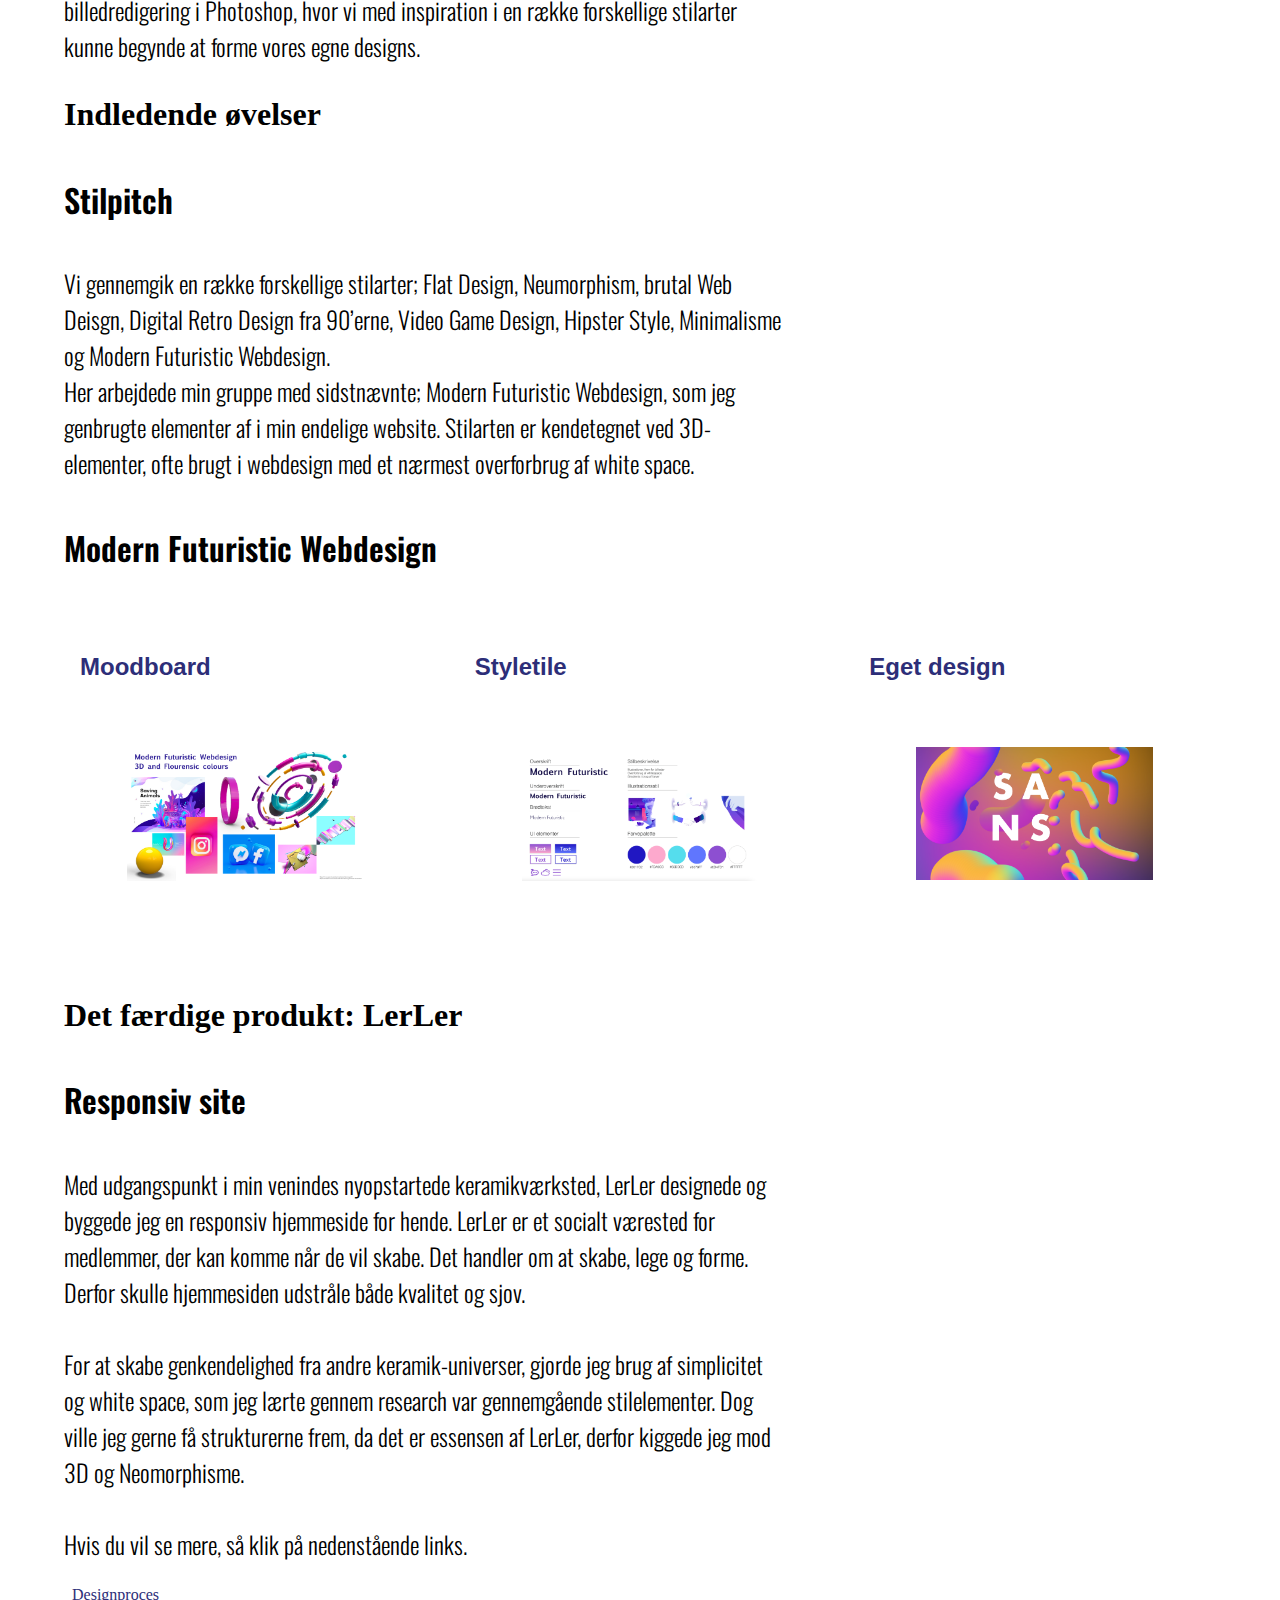
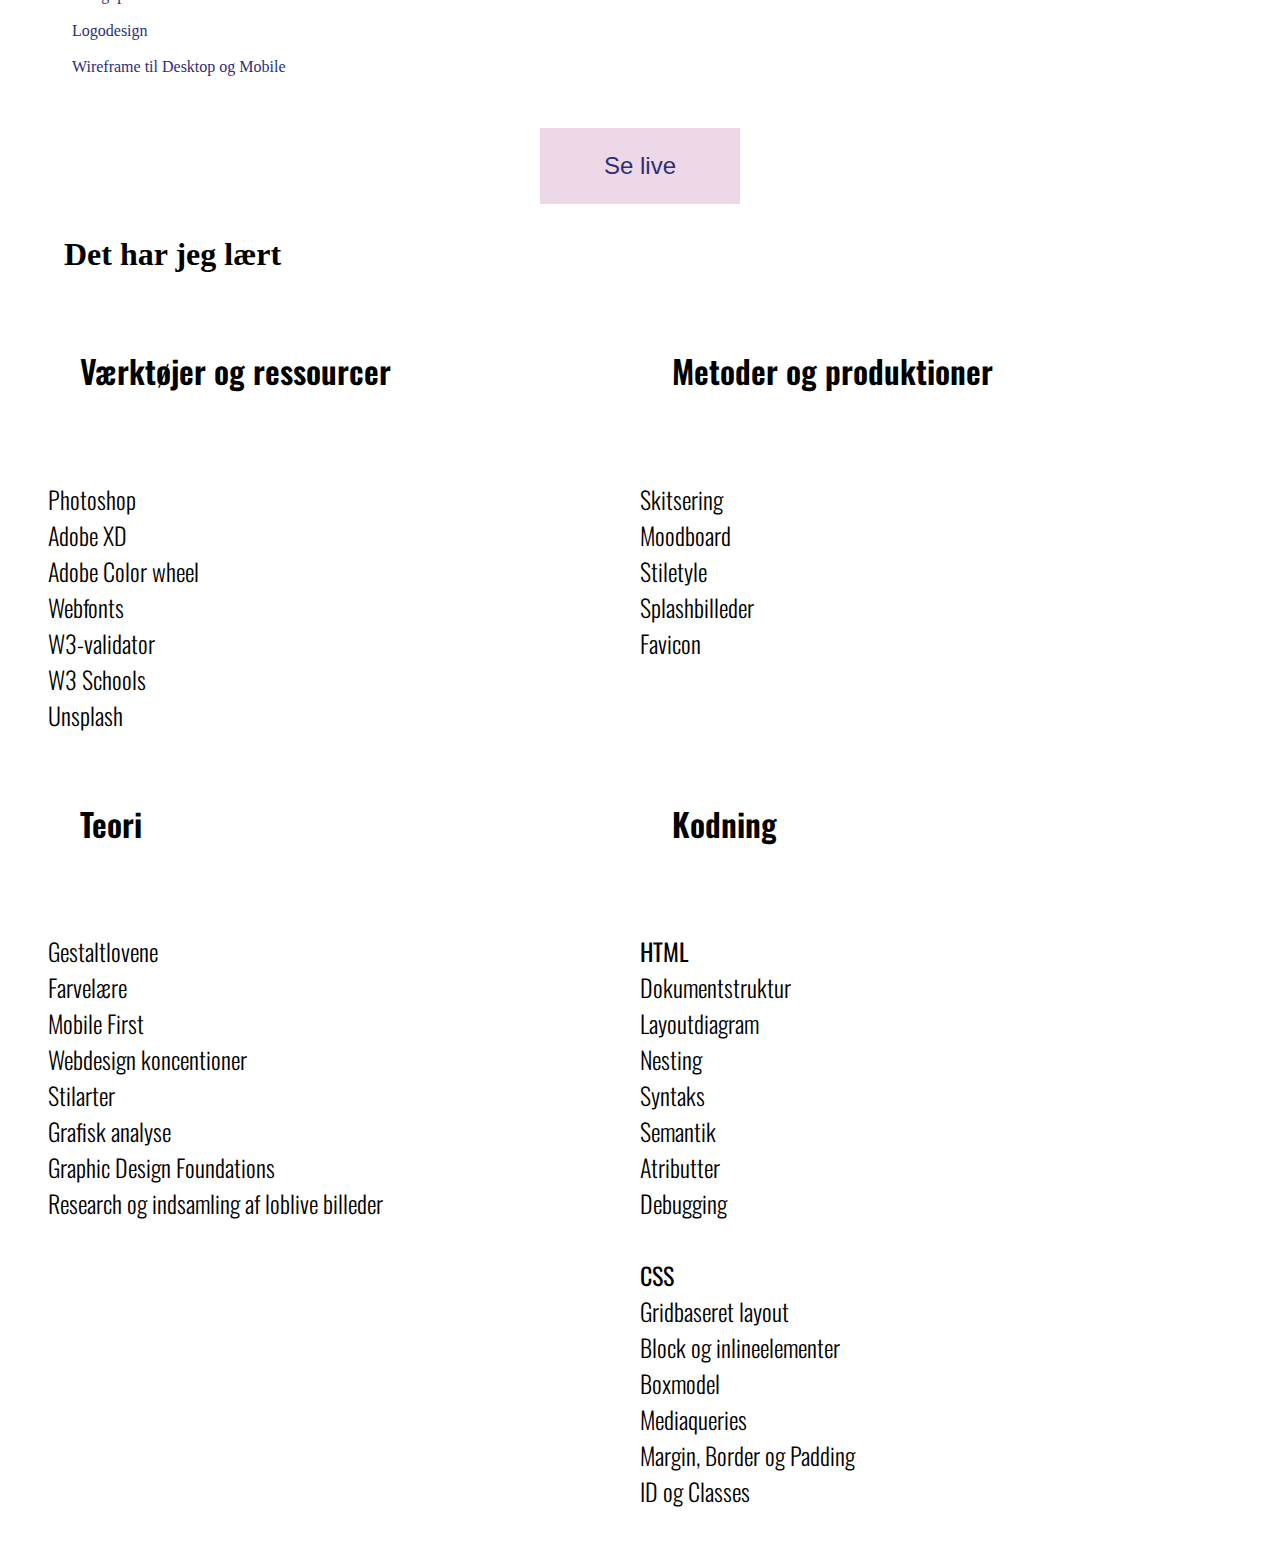
==== commit 0e2cf1f3: "Rettet menuer" ====
--- a/02web.html
+++ b/02web.html
@@ -33,7 +33,6 @@
                     <li><a href="03ux.html">UX</a></li>
                     <li><a href="04animation.html">Animation</a></li>
                     <li><a href="05indhold.html">Indhold</a></li>
-                    <li><a href="06portfolio.html">Portfolio</a></li>
                     <li><a href="ommig.html">Om mig</a></li>
                 </ul>
             </nav>
--- a/portfolio.css
+++ b/portfolio.css
@@ -28,7 +28,7 @@
 
  /*fonte*/
  h1 {
-    font-family: 'Bungee inline', cursive;
+    font-family: 'Bungee Inline', cursive;
     font-size: clamp(3rem, 20vw - 4.5rem, 8rem);
 }
 
@@ -51,10 +51,10 @@
 }
 
 h5 {
-    font-family: 'Oswald', sans-serif;
-    font-size: 1em;
-    font-weight: 100;
-    color: var(--black);
+    font-family: 'Bungee', sans-serif;
+    font-size: clamp(1rem, 2.7vw - 0.2rem, 1.5rem);
+    margin-left: 2rem;
+    color: var(--darkblue);
 }
 
 p {
@@ -66,6 +66,21 @@
     font-size: clamp(1rem, 2vw + 0.3rem, 1.5rem);
     margin-left: 2rem;
 
+}
+
+p1 {
+    font-family: 'Oswald', sans-serif;
+    font-size: clamp(1rem, NaNvw - NaNrem, 1,5rem);
+    font-weight: 300;
+    color: gray;
+    max-width: 60ch;
+    font-size: clamp(1rem, 2vw + 0.3rem, 1.5rem);
+    /* margin-left: 2rem; */
+}
+
+
+.harjeglaert_section_wrapper p {
+    margin-left: 0;
 }
 
 a {
@@ -164,6 +179,7 @@
         list-style: none;
         overflow-x: auto;
     }
+
 }
 
 /* Links i både undermenu og dokumentliste */
@@ -182,6 +198,23 @@
     overflow-x: auto;
 }
 
+@media (min-width: 1000px) {
+    main nav ul {
+        margin-left: 1em;
+        margin-right: 1em;
+
+    } 
+}
+
+    .col {
+        display: flex;
+        flex-direction: column;
+        justify-content: space-between;
+        gap: 20px;
+    }
+}
+
+
 main nav ul a:hover {
     text-decoration: underline var(--orangered);
     color: var(--orangered);
@@ -204,6 +237,7 @@
     color: var(--orangered);
 }
 
+
 /* Billeder */
 .container_splash img {
     display: block;
@@ -283,7 +317,7 @@
 /* knap */
 .lerler_knap {
     font-family: "Bungee", sans-serif;
-    font-size: 1.4em;
+    font-size: clamp(1rem, 2vw + 0.3rem, 1.5rem);
     display: block;
     padding: 1em 1.5em 1em;
     text-decoration: none;
@@ -303,6 +337,189 @@
 
 .lerler_knap:active {
 background-color: var(--lightpurple);
-transform: translateY(4px);
-}
-
+}
+
+
+
+/* Tilpasning af design for 03UX */
+
+.splashbox_03 h1 {
+    color: var(--lightblue);
+}
+
+.splashbox_03 h2 {
+    color: var(--lightblue);
+}
+
+.splashbox_03 h3 {
+    color: var(--lightblue);
+}
+
+.splashbox_03 {
+    background-color: var(--lightgreen);
+}
+
+#splash_section_03 {
+    object-fit: cover;
+}
+
+/* knap */
+.kaktusch_knap {
+    font-family: "Bungee", sans-serif;
+    font-size: clamp(1rem, 2vw + 0.3rem, 1.5rem);
+    display: block;
+    padding: 1em 1.5em 1em;
+    text-decoration: none;
+    color: var(--lightblue);
+    background: var(--lightgreen);
+    cursor: pointer;
+    text-align: center;
+    max-width: 200px;
+    margin: 0 auto;
+    border: none;
+}
+
+.kaktusch_knap:hover {
+    background-color: var(--lightblue);
+    color: var(--lightgreen);
+}
+
+.kaktusch_knap:active {
+background-color: var(--lightgreen);
+}
+
+
+/* Tilpasning af design for 04animation */
+
+.splashbox_04 h1 {
+    color: var(--beige);
+}
+
+.splashbox_04 h2 {
+    color: var(--beige);
+}
+
+.splashbox_04 h3 {
+    color: var(--beige);
+}
+
+.splashbox_04 {
+    background-color: var(--darkblue);
+}
+
+#splash_section_04 {
+    object-fit: cover;
+}
+
+/* knap */
+.knap_04 {
+    font-family: "Bungee", sans-serif;
+    font-size: clamp(1rem, 2vw + 0.3rem, 1.5rem);
+    display: block;
+    padding: 1em 1.5em 1em;
+    text-decoration: none;
+    color: var(--lightyellow);
+    background: var(--darkblue);
+    cursor: pointer;
+    text-align: center;
+    max-width: 200px;
+    margin: 0 auto;
+    border: none;
+}
+
+.knap_04:hover {
+    background-color: var(--lightyellow);
+    color: var(--darkblue);
+}
+
+.knap_04:active {
+background-color: var(--darkblue);
+}
+
+/* Tilpasning af design for 05indhold */
+
+.splashbox_05 h1 {
+    color: var(--orangered);
+}
+
+.splashbox_05 h2 {
+    color: var(--orangered);
+}
+
+.splashbox_05 h3 {
+    color: var(--orangered);
+}
+
+.splashbox_05 {
+    background-color: var(--lightyellow);
+}
+
+#splash_section_05 {
+    object-fit: cover;
+}
+
+/* knap */
+.knap_05 {
+    font-family: "Bungee", sans-serif;
+    font-size: clamp(1rem, 2vw + 0.3rem, 1.5rem);
+    display: block;
+    padding: 1em 1.5em 1em;
+    text-decoration: none;
+    color: var(--orangered);
+    background: var(--lightyellow);
+    cursor: pointer;
+    text-align: center;
+    max-width: 200px;
+    margin: 0 auto;
+    border: none;
+}
+
+.knap_05:hover {
+    background-color: var(--orangered);
+    color: var(--lightyellow);
+}
+
+.knap_05:active {
+background-color: var(--lightyellow);
+}
+
+/* For at lave videoen responsiv, har jeg fulgt denne guide fra W3Schools: https://www.w3schools.com/howto/howto_css_responsive_iframes.asp */
+.container {
+    position: relative;
+    overflow: hidden;
+    width: 100%;
+    padding-top: 56.25%; /* 16:9 Aspect Ratio (divide 9 by 16 = 0.5625) */
+    margin-bottom: -3em;
+  }
+  
+  /* Then style the iframe to fit in the container div with full height and width */
+  .responsive-iframe {
+    position: absolute;
+    top: 0;
+    left: 0;
+    bottom: 0;
+    right: 0;
+    width: 90%;
+    height: 90%;
+    margin-left: 2em;
+    margin-bottom: -5em;
+  }
+
+  @media (min-width: 600px) {
+    .responsive-iframe {
+        position: absolute;
+        top: 0;
+        left: 0;
+        bottom: 0;
+        right: 0;
+        width: 50%;
+        height: 50%;}
+
+        .container {
+            position: relative;
+            overflow: hidden;
+            width: 100%;
+            padding-top: 56.25%; /* 16:9 Aspect Ratio (divide 9 by 16 = 0.5625) */
+            margin-bottom: -23em;
+          }
+    }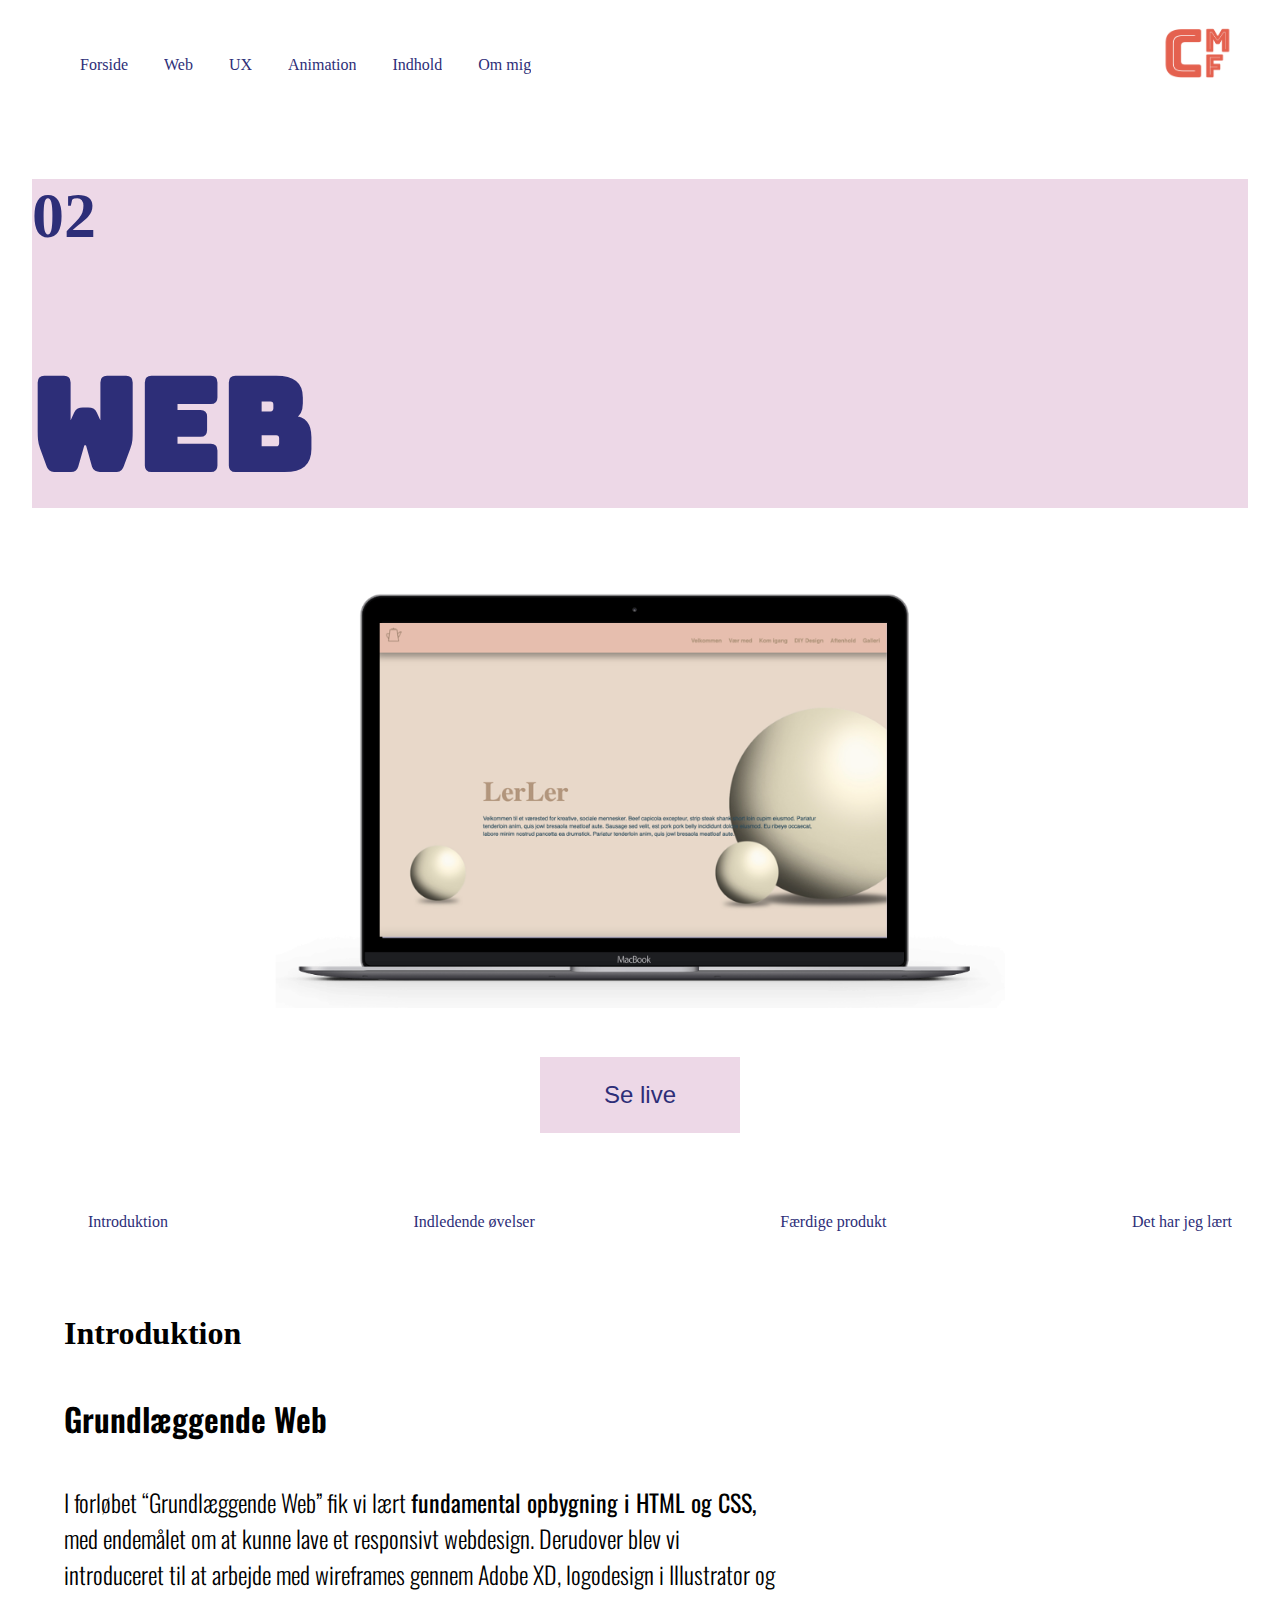
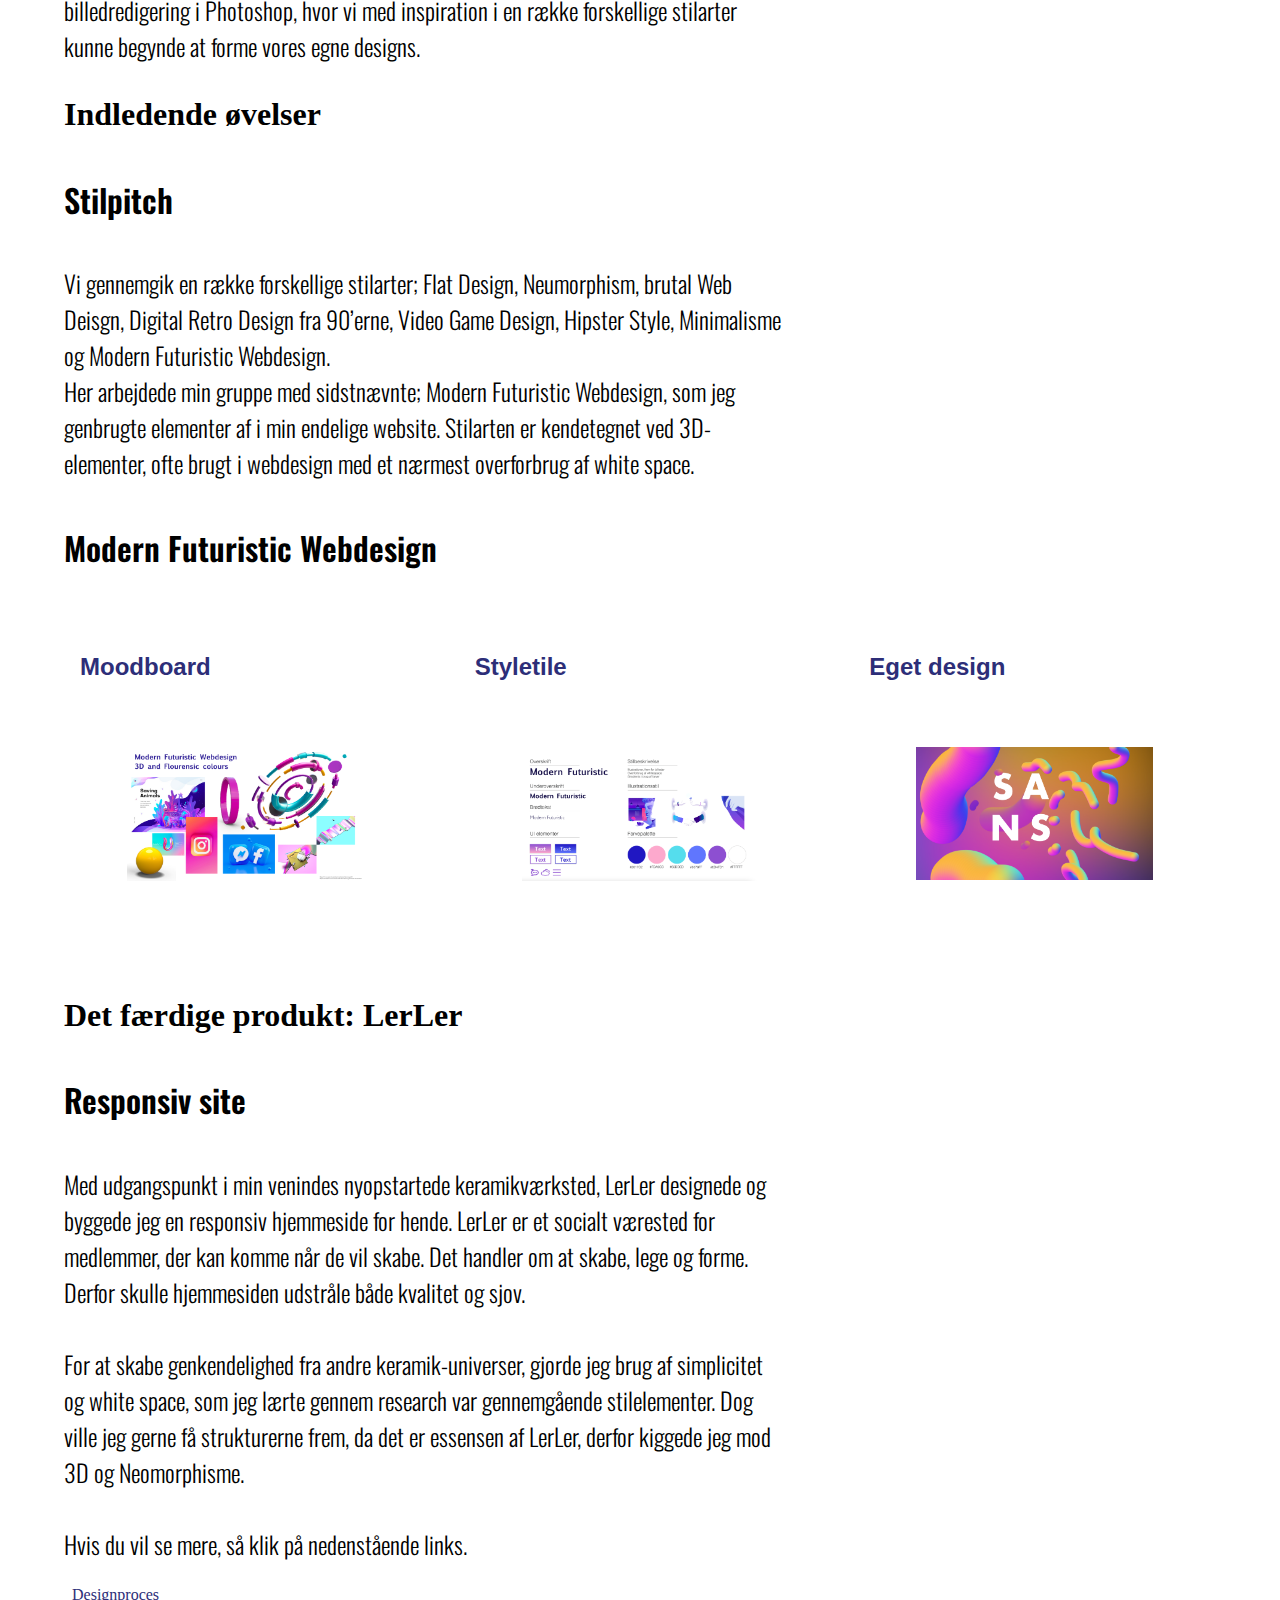
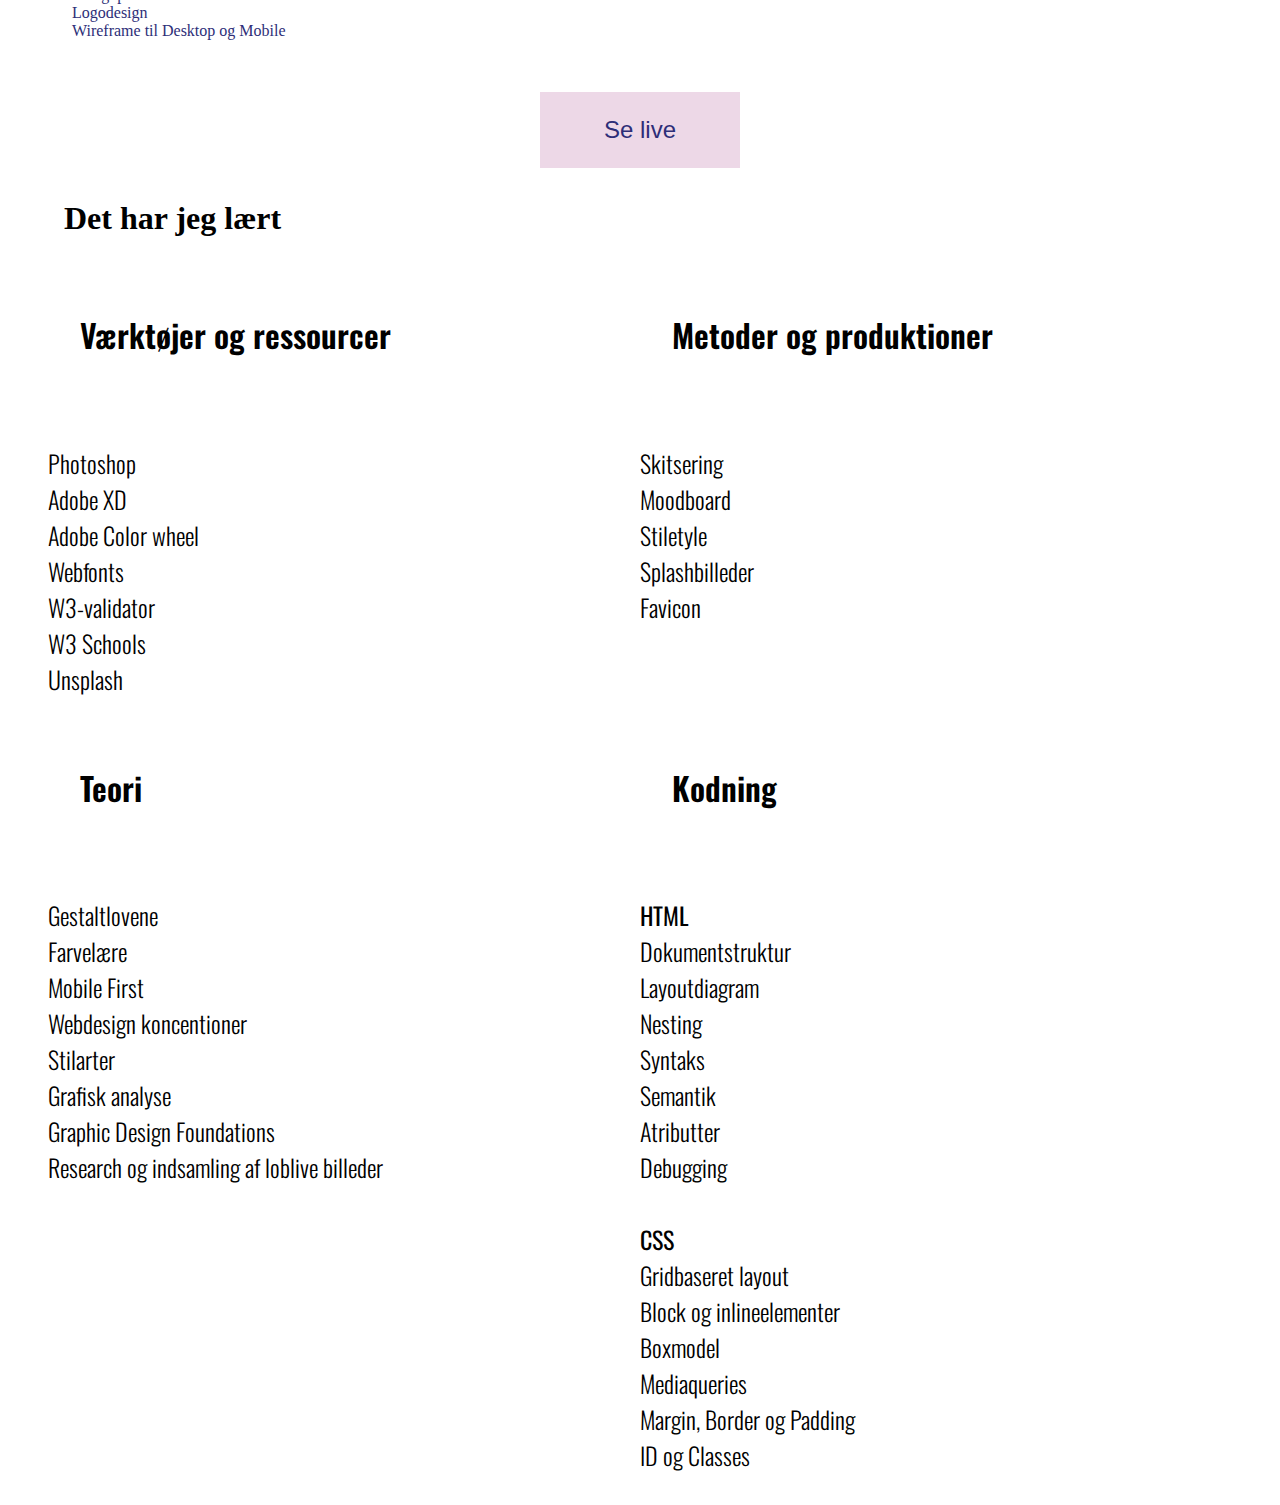
==== commit 08907f53: "Fejlretninger fra HTML-checker" ====
--- a/02web.html
+++ b/02web.html
@@ -48,7 +48,7 @@
             <h2>02</h2>
             <h1>WEB</h1>
         </div>
-        <section id="02_splash_section">
+        <section id="splash_section_02">
             <div class="container_splash">
                 <img src="billeder/02_splash.png" alt="Lerlersplash">
             </div>
@@ -56,20 +56,20 @@
             <a class="lerler_knap" href="http://ceciliemorville.dk/kea/02_web/04_responsive/responsive_site_v2/index.html" target="_blank">Se live</a>
         </section>
 
-        <section id="02_links_section">
+        <section id="links_section_02">
             <nav>
                 <ul class="links">
                     <li><a href="#02_introduktion_section">
-                            <wdr>Intro</wdr>duktion
+                            Introduktion
                         </a></li>
-                    <li><a href="#02_oevelser_section">Indledende øvelser</a></li>
-                    <li><a href="#02_faerdigeprodukt_section">Færdige produkt</a></li>
-                    <li><a href="#02_harjeglaert_section">Det har jeg lært</a></li>
+                    <li><a href="#oevelser_section_02">Indledende øvelser</a></li>
+                    <li><a href="#faerdigeprodukt_section_02">Færdige produkt</a></li>
+                    <li><a href="#harjeglaert_section_02">Det har jeg lært</a></li>
                 </ul>
             </nav>
         </section>
 
-        <section id="02_introduktion_section">
+        <section id="introduktion_section_02">
             <br>
             <br>
             <h3>Introduktion</h3>
@@ -77,7 +77,7 @@
             <p>I forløbet “Grundlæggende Web” fik vi lært <b>fundamental opbygning i HTML og CSS,</b> med endemålet om at kunne lave et responsivt webdesign. Derudover blev vi introduceret til at arbejde med wireframes gennem Adobe XD, logodesign i Illustrator og billedredigering i Photoshop, hvor vi med inspiration i en række forskellige stilarter kunne begynde at forme vores egne designs.</p>
         </section>
 
-        <section id="02_oevelser_section">
+        <section id="oevelser_section_02">
             <h3>Indledende øvelser</h3>
             <h4>Stilpitch</h4>
             <p>Vi gennemgik en række forskellige stilarter; Flat Design, Neumorphism, brutal Web Deisgn, Digital Retro Design fra 90’erne, Video Game Design, Hipster Style, Minimalisme og Modern Futuristic Webdesign.<br> Her arbejdede min gruppe med sidstnævnte; Modern Futuristic Webdesign, som jeg genbrugte elementer af i min endelige website. Stilarten er kendetegnet ved 3D-elementer, ofte brugt i webdesign med et nærmest overforbrug af white space.
@@ -100,7 +100,7 @@
 
         </section>
 
-        <section id="02_faerdigeprodukt_section">
+        <section id="faerdigeprodukt_section_02">
             <br>
             <br>
             <h3>Det færdige produkt: LerLer
@@ -112,12 +112,10 @@
 
         </section>
 
-        <section id="02_dokumenter_section">
+        <section id="dokumenter_section_02">
             <ul class="dokumentlinks">
                 <li><a href="dokumenter/02_designproces.pdf" target="_blank">Designproces</a></li>
-                <br>
                 <li><a href="dokumenter/02_logodesign.pdf" target="_blank">Logodesign</a></li>
-                <br>
                 <li><a href="https://xd.adobe.com/view/42ffeeea-0734-4f1b-9a7c-d8167cec91a5-17ac/ " target="_blank">Wireframe til Desktop og Mobile</a></li>
             </ul>
             <br>
@@ -127,7 +125,7 @@
 
         </section>
 
-        <section id="02_harjeglaert_section">
+        <section id="harjeglaert_section_02">
             <h3>Det har jeg lært
             </h3>
             <div class="harjeglaert_section_wrapper">
--- a/portfolio.css
+++ b/portfolio.css
@@ -59,7 +59,6 @@
 
 p {
     font-family: 'Oswald', sans-serif;
-    font-size: clamp(1rem, NaNvw - NaNrem, 1,5rem);
     font-weight: 300;
     color: var(--black);
     max-width: 60ch;
@@ -70,12 +69,10 @@
 
 p1 {
     font-family: 'Oswald', sans-serif;
-    font-size: clamp(1rem, NaNvw - NaNrem, 1,5rem);
     font-weight: 300;
     color: gray;
     max-width: 60ch;
     font-size: clamp(1rem, 2vw + 0.3rem, 1.5rem);
-    /* margin-left: 2rem; */
 }
 
 
@@ -95,7 +92,9 @@
     padding: 1rem;
     background: var(--white);
     left: 0;
-    right: 0;
+    /* right: 0;
+    Overvej om der skal skygge på menu for at hjælpe brugeren med at finde den box-shadow: 0 3px 7px 0px rgba(0, 0, 0, 0.33); */
+
 }
 
 .wrapper {
@@ -212,7 +211,7 @@
         justify-content: space-between;
         gap: 20px;
     }
-}
+
 
 
 main nav ul a:hover {
@@ -310,7 +309,7 @@
     background-color: var(--lightpurple);
 }
 
-#02_splash_section {
+#splash_section_02 {
     object-fit: cover;
 }
 
@@ -522,4 +521,54 @@
             padding-top: 56.25%; /* 16:9 Aspect Ratio (divide 9 by 16 = 0.5625) */
             margin-bottom: -23em;
           }
+    }
+
+/* Tilpasning af design for ommig */
+
+.splashbox_06 h1 {
+    color: var(--beige);
+}
+
+.splashbox_06 h2 {
+    color: var(--beige);
+}
+
+.splashbox_06 h3 {
+    color: var(--beige);
+}
+
+.splashbox_06 {
+    background-color: var(--rose);
+}
+
+#splash_section_05 {
+    object-fit: cover;
+}
+
+.cv h2 {
+    color: var(--rose);
+    margin-left: 2rem;
+}
+
+.cv h3 {
+    font-size: clamp(1rem, 2.7vw - 0.2rem, 1.5rem);
+}
+
+.cv h4 {
+    font-size: clamp(1rem, 2.7vw - 0.2rem, 1.5rem);
+}
+
+.splash_wrapper img {
+    max-width: 450px;
+    box-shadow: 24px 24px 0px 0px var(--rose);
+    /* border: 15px solid var(--rose); */
+}
+ 
+    @media (min-width: 1000px) {
+
+        #splash_section_06 .splash_wrapper {
+            display: grid;
+            grid-template-columns: 1.5fr 1fr;
+            gap: 20px;
+        }
     }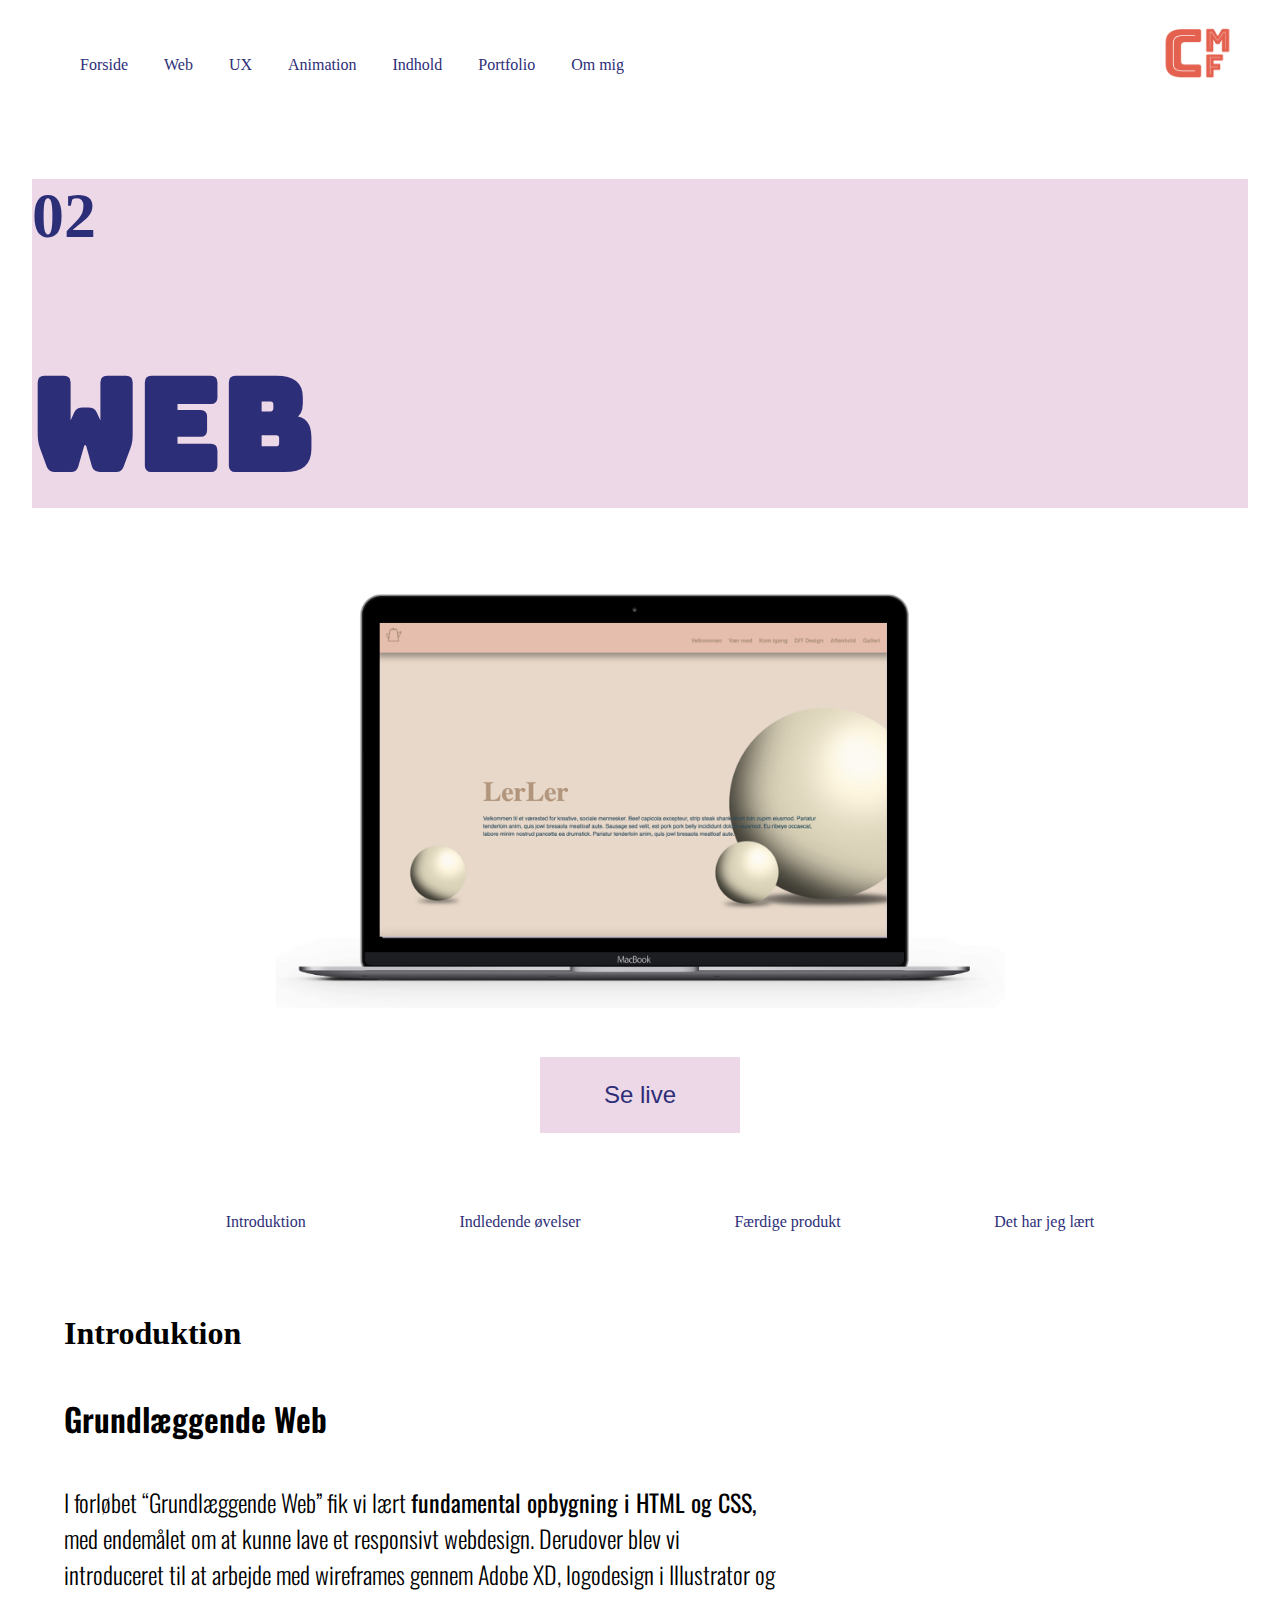
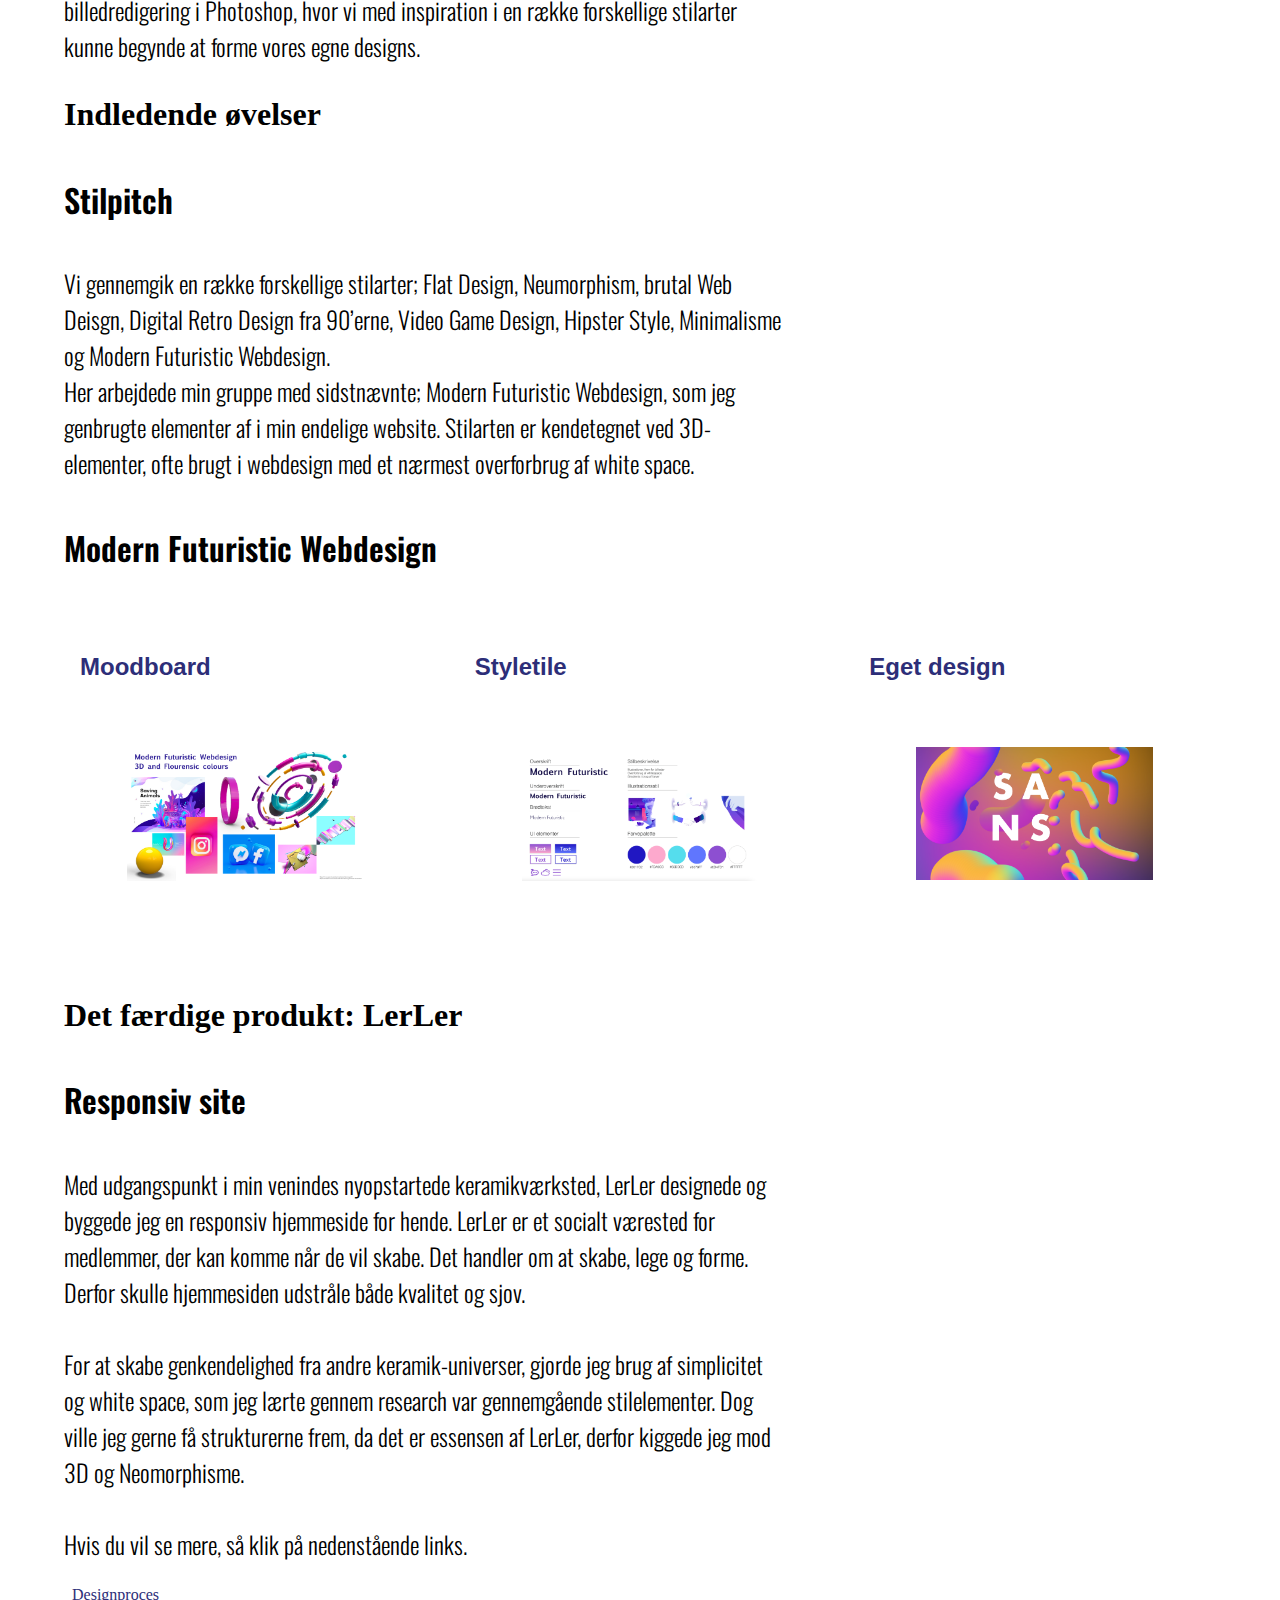
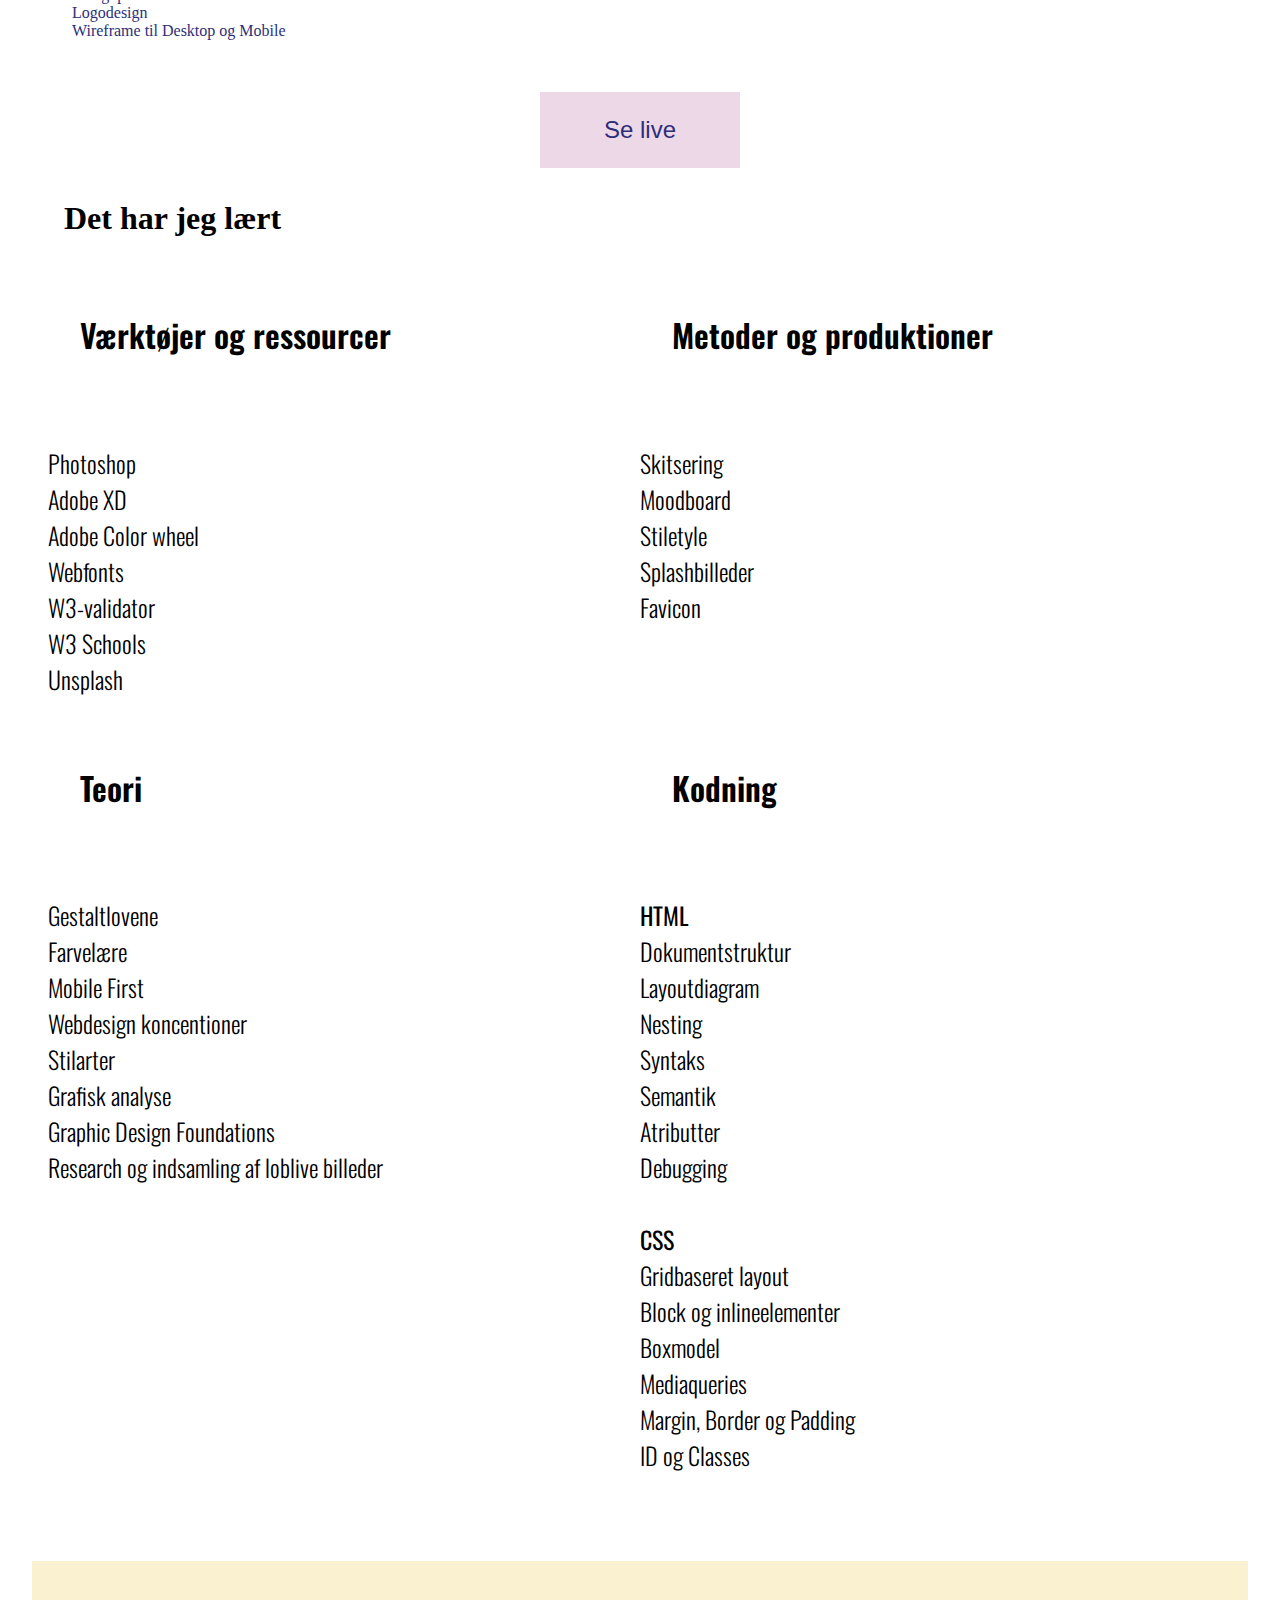
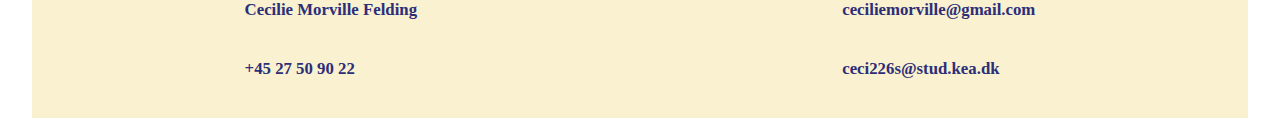
==== commit 226dc6e0: "Tilføjelse af footer på alle sider" ====
--- a/02web.html
+++ b/02web.html
@@ -33,6 +33,7 @@
                     <li><a href="03ux.html">UX</a></li>
                     <li><a href="04animation.html">Animation</a></li>
                     <li><a href="05indhold.html">Indhold</a></li>
+                    <li><a href="06portfolio.html">Portfolio</a></li>
                     <li><a href="ommig.html">Om mig</a></li>
                 </ul>
             </nav>
@@ -186,6 +187,29 @@
 
         </section>
 
+
+        <section id="footer">
+            <div class="telefon">
+              <h6>Cecilie Morville Felding</h6>
+              
+
+              <h6>
+                <a href="tel:+4527509022">+45 27 50 90 22</h6>
+                    
+          
+            </div>
+    
+            <div class="mail">
+                <h6>
+                    <a href="mailto:ceciliemorville@gmail.com">ceciliemorville@gmail.com</a>
+                  </h6>
+                  <h6>   
+                <a href="mailto:ceci226s@stud.kea.dk">ceci226s@stud.kea.dk</a>
+              </h6>
+            </div>
+    
+          </section>
+
     </main>
     <script src="script.js"></script>
 </body>
--- a/portfolio.css
+++ b/portfolio.css
@@ -43,7 +43,7 @@
 }
 
 h4 {
-    font-family: 'Oswald', sans-serif;
+    font-family: 'Oswald', Verdana, sans-serif;
     font-size: 2em;
     font-weight: 600;
     color: var(--black); 
@@ -57,8 +57,14 @@
     color: var(--darkblue);
 }
 
+h6 {
+    font-family: 'Bungee', cursive;
+    font-size: clamp(0.75rem, 0.65rem + 0.5vw, 1.25rem);
+    color: var(--darkblue);
+}
+
 p {
-    font-family: 'Oswald', sans-serif;
+    font-family: 'Oswald', Verdana, sans-serif;
     font-weight: 300;
     color: var(--black);
     max-width: 60ch;
@@ -68,7 +74,7 @@
 }
 
 p1 {
-    font-family: 'Oswald', sans-serif;
+    font-family: 'Oswald', Verdana, sans-serif;
     font-weight: 300;
     color: gray;
     max-width: 60ch;
@@ -92,8 +98,7 @@
     padding: 1rem;
     background: var(--white);
     left: 0;
-    /* right: 0;
-    Overvej om der skal skygge på menu for at hjælpe brugeren med at finde den box-shadow: 0 3px 7px 0px rgba(0, 0, 0, 0.33); */
+    right: 0;
 
 }
 
@@ -151,6 +156,18 @@
     left: -100px;
 }
 
+/* Responsiv footer  */
+#footer {
+    background-color: var(--lightyellow);
+    color: white;
+    display: flex;
+    flex-wrap: wrap;
+    justify-content: space-evenly;
+    margin-top: 4rem;
+  }
+
+
+
 /* Mediaquery for menu i mobilvisning  */
 @media only screen and (min-width: 600px) {
 
@@ -163,8 +180,6 @@
     }
 
     #menu.hidden {
-        /*        transform: translateX(0);
-        */
         left: 0;
         position: relative;
         opacity: 1;
@@ -188,7 +203,7 @@
     color: #2D2E78;
     display: flex;
     flex-flow: wrap;
-    justify-content: space-between;
+    justify-content: space-evenly;
     gap: 1em;
     margin-left: 6em;
     margin-right: 6em;
@@ -523,7 +538,7 @@
           }
     }
 
-/* Tilpasning af design for ommig */
+/* Tilpasning af design for 04animation */
 
 .splashbox_06 h1 {
     color: var(--beige);
@@ -538,10 +553,58 @@
 }
 
 .splashbox_06 {
+    background-color: var(--orangered);
+}
+
+#splash_section_06 {
+    object-fit: cover;
+}
+
+/* knap */
+.knap_06 {
+    font-family: "Bungee", sans-serif;
+    font-size: clamp(1rem, 2vw + 0.3rem, 1.5rem);
+    display: block;
+    padding: 1em 1.5em 1em;
+    text-decoration: none;
+    color: var(--beige);
+    background: var(--orangered);
+    cursor: pointer;
+    text-align: center;
+    max-width: 200px;
+    margin: 0 auto;
+    border: none;
+}
+
+.knap_06:hover {
+    background-color: var(--beige);
+    color: var(--orangered);
+}
+
+.knap_06:active {
+background-color: var(--orangered);
+}
+
+
+    /* Tilpasning af design for ommig */
+
+.splashbox_07 h1 {
+    color: var(--beige);
+}
+
+.splashbox_07 h2 {
+    color: var(--beige);
+}
+
+.splashbox_07 h3 {
+    color: var(--beige);
+}
+
+.splashbox_07 {
     background-color: var(--rose);
 }
 
-#splash_section_05 {
+#splash_section_07 {
     object-fit: cover;
 }
 
@@ -566,7 +629,7 @@
  
     @media (min-width: 1000px) {
 
-        #splash_section_06 .splash_wrapper {
+        #splash_section_07 .splash_wrapper {
             display: grid;
             grid-template-columns: 1.5fr 1fr;
             gap: 20px;
